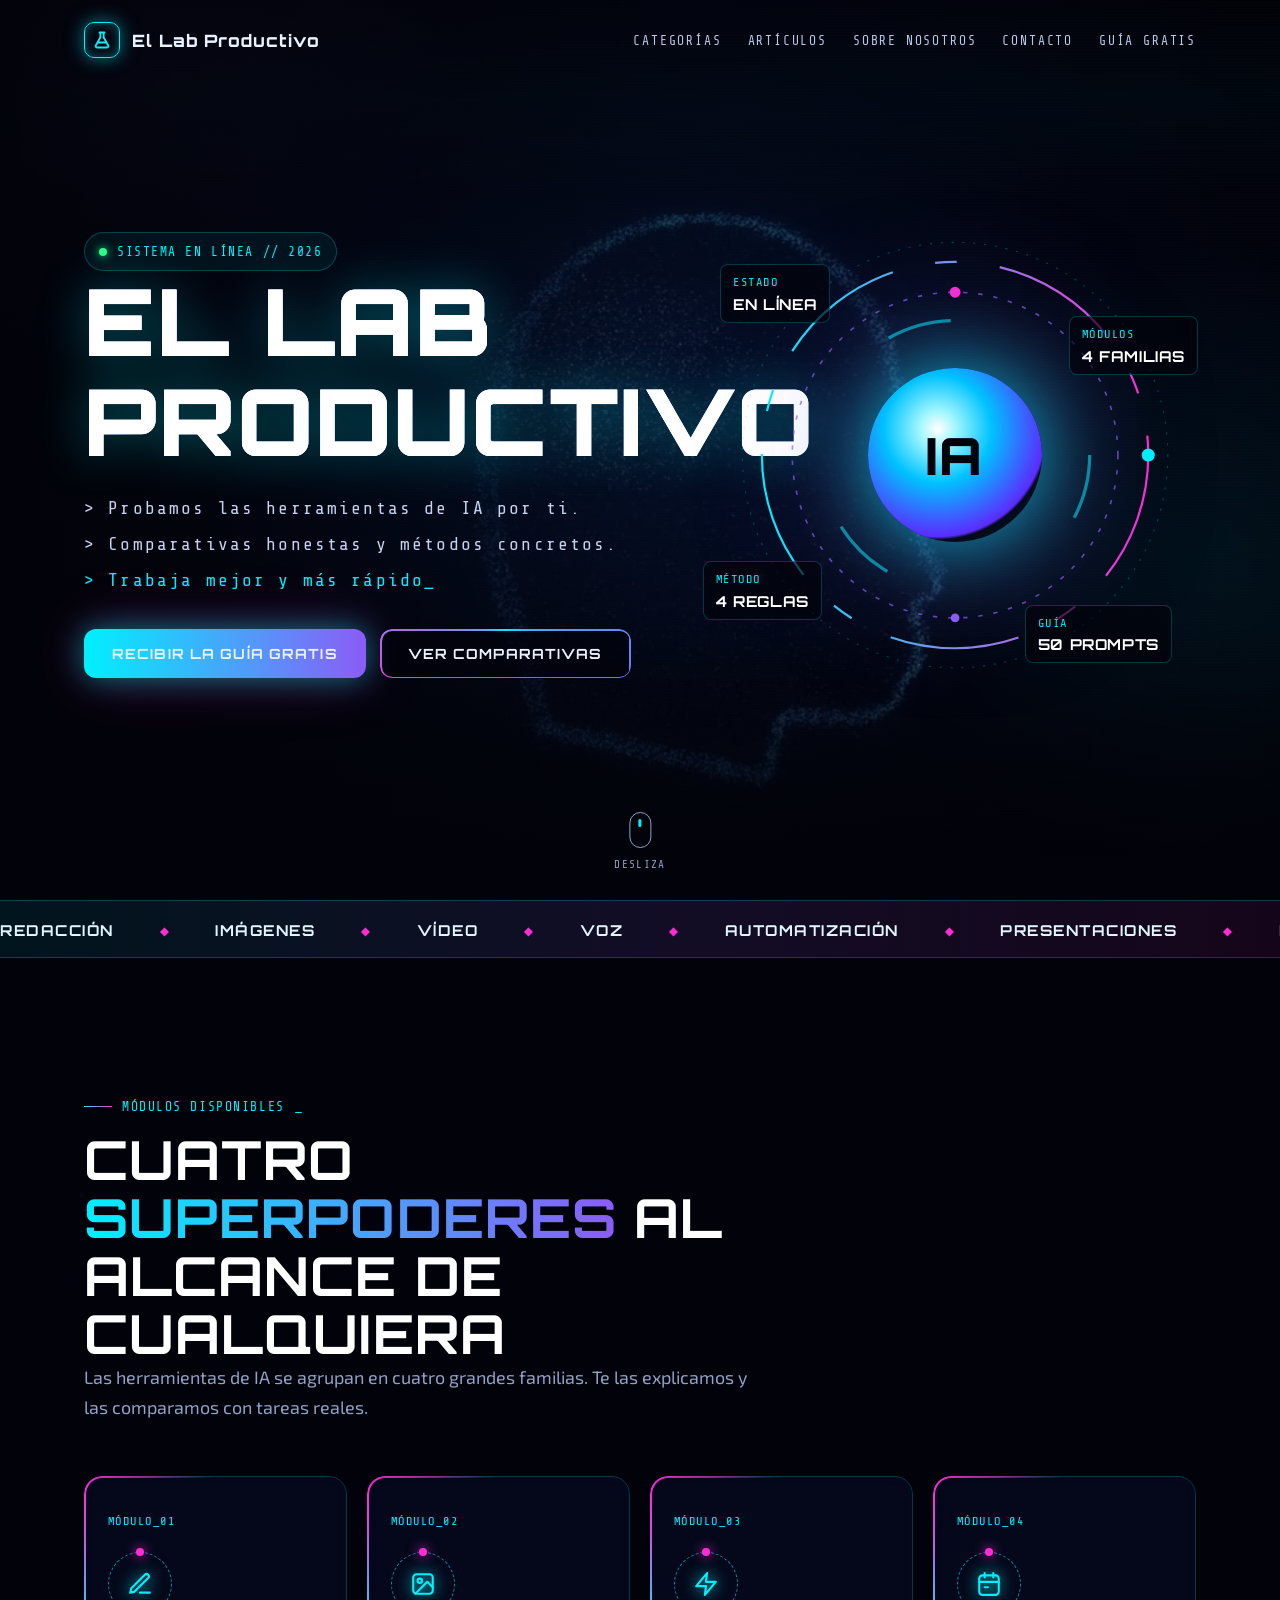
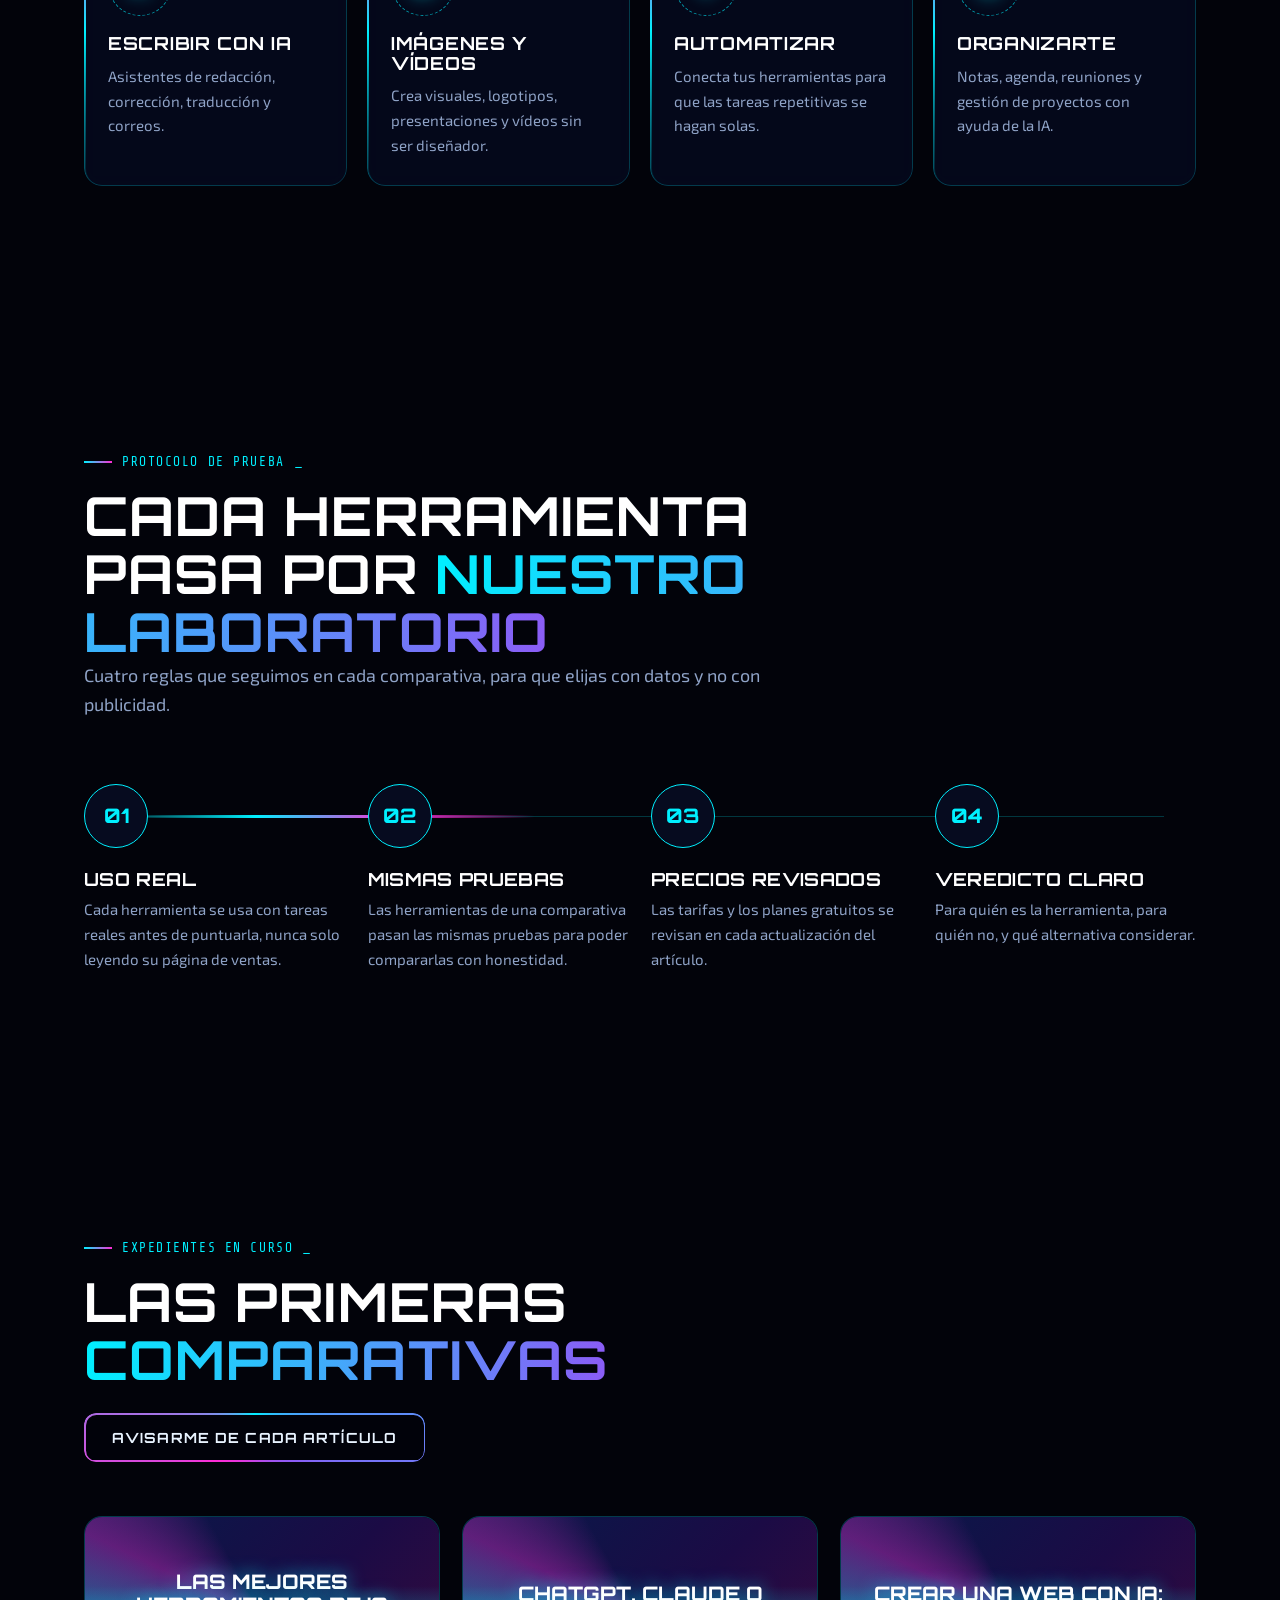
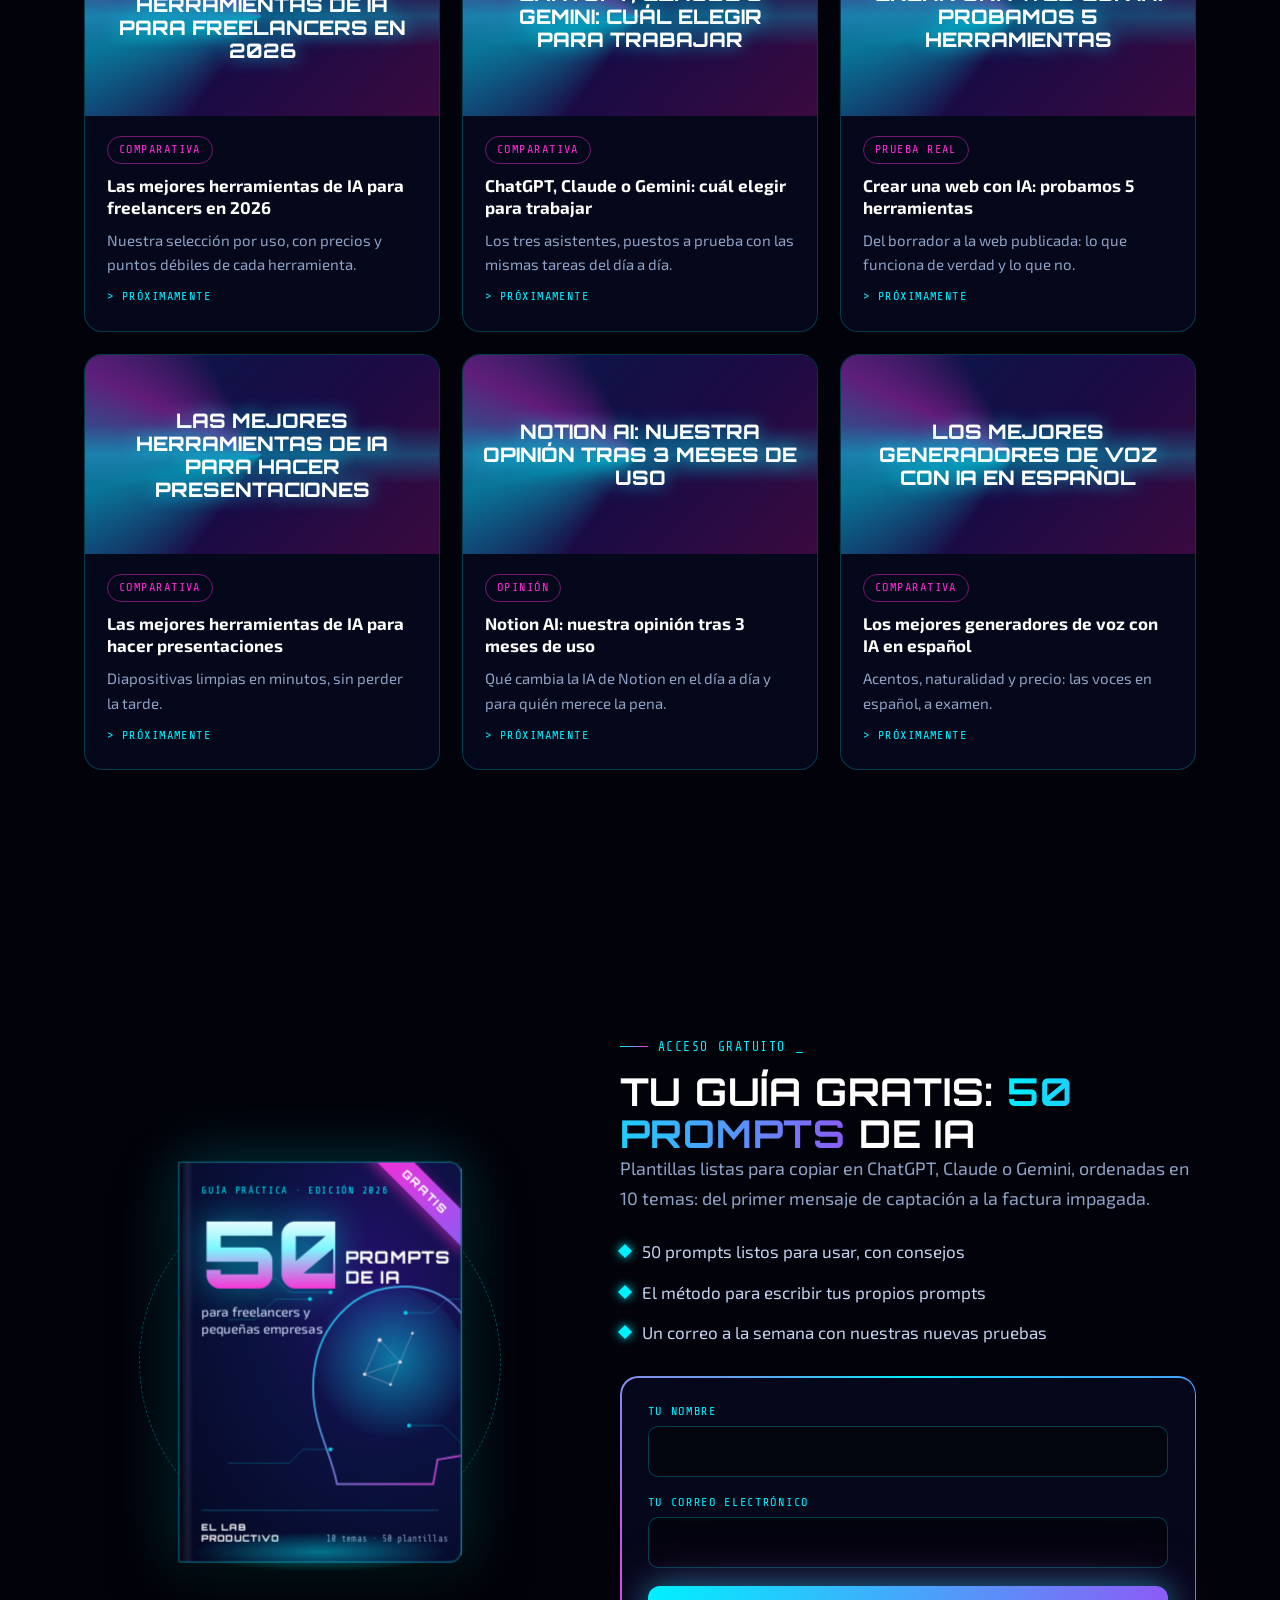
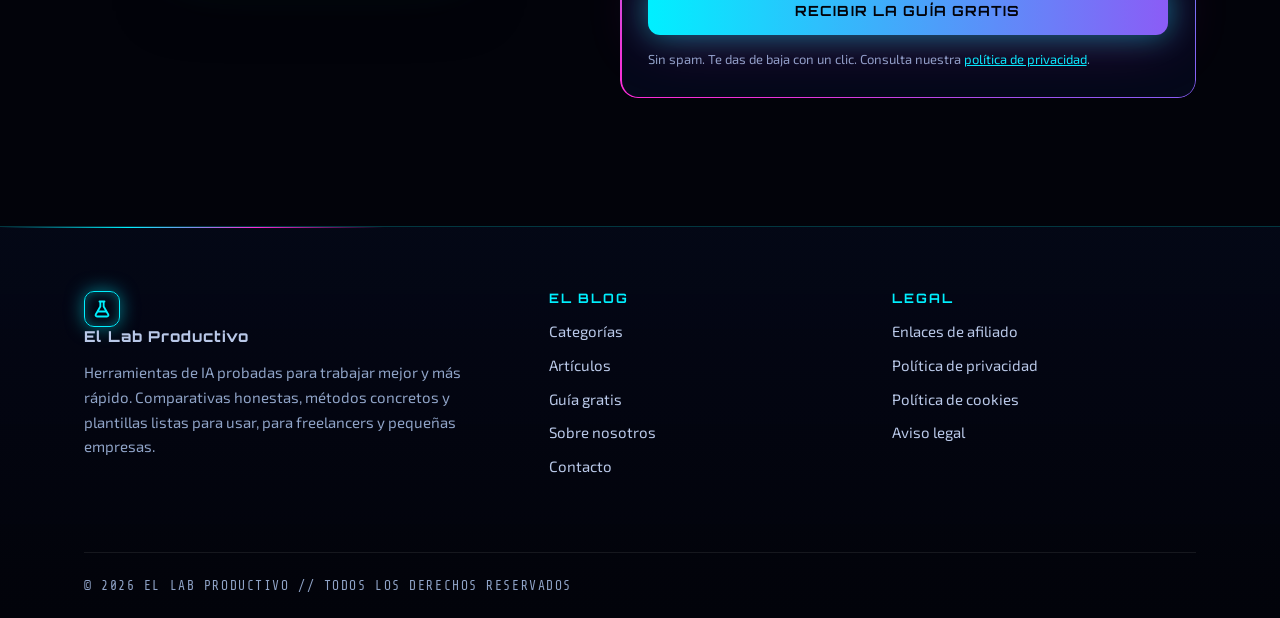
==== index.html @ beb39271 "El Lab Productivo: sitio inicial (diseño futurista, vídeo de fondo, 7 páginas) Co-Authored-By: Claud" ====
<!doctype html>
<html lang="es"><head><meta charset="utf-8"><meta name="viewport" content="width=device-width,initial-scale=1">
<title>El Lab Productivo: herramientas de IA probadas para trabajar mejor y más rápido</title><meta name="description" content="Comparativas honestas de herramientas de inteligencia artificial para freelancers y pequeñas empresas. Guía gratis de 50 prompts de IA.">
<link rel="preconnect" href="https://fonts.googleapis.com"><link href="https://fonts.googleapis.com/css2?family=Orbitron:wght@500;700;800;900&family=Exo+2:wght@400;500;600;700&family=Share+Tech+Mono&display=swap" rel="stylesheet"><link rel="stylesheet" href="futur.css"><link rel="stylesheet" href="futur-gen.css"></head>
<body class="fx">
<div class="amb" aria-hidden="true"><div class="glowA"></div><div class="glowB"></div><div class="grid"></div><div class="scan"></div><i class="pt p0"></i><i class="pt p1"></i><i class="pt p2"></i><i class="pt p3"></i><i class="pt p4"></i><i class="pt p5"></i><i class="pt p6"></i><i class="pt p7"></i><i class="pt p8"></i><i class="pt p9"></i><i class="pt p10"></i><i class="pt p11"></i><i class="pt p12"></i><i class="pt p13"></i><i class="pt p14"></i><i class="pt p15"></i><i class="pt p16"></i><i class="pt p17"></i><i class="pt p18"></i><i class="pt p19"></i><i class="pt p20"></i><i class="pt p21"></i><i class="pt p22"></i><i class="pt p23"></i><i class="pt p24"></i><i class="pt p25"></i><i class="pt p26"></i><i class="pt p27"></i><i class="pt p28"></i><i class="pt p29"></i><i class="pt p30"></i><i class="pt p31"></i><i class="pt p32"></i><i class="pt p33"></i><i class="pt p34"></i><i class="pt p35"></i></div>
<header class="ftop"><div class="wrap"><a class="logo" href="index.html"><i><svg width="20" height="20" viewBox="0 0 24 24" fill="none" stroke-width="2.2" stroke-linecap="round" stroke-linejoin="round"><path d="M9 3h6M10 3v6L4.5 18.5A1.7 1.7 0 0 0 6 21h12a1.7 1.7 0 0 0 1.5-2.5L14 9V3"/><path d="M7.5 15h9"/></svg></i>El Lab Productivo</a><nav class="nav" aria-label="Menú principal"><a href="index.html#categorias">Categorías</a><a href="index.html#articulos">Artículos</a><a href="sobre-nosotros.html">Sobre nosotros</a><a href="contacto.html">Contacto</a><a href="index.html#guia">Guía gratis</a></nav></div></header>
<main>
<section class="hero">
<video class="vl" src="film-landscape.mp4" autoplay muted loop playsinline preload="auto" poster="poster.jpg" aria-hidden="true"></video><video class="vp" src="film-portrait.mp4" autoplay muted loop playsinline preload="metadata" poster="poster-portrait.jpg" aria-hidden="true"></video>
<div class="wrap hero-in">
<div>
<span class="status mono"><b></b>SISTEMA EN LÍNEA // 2026</span>
<h1 class="glitch" data-t="EL LAB
PRODUCTIVO">EL LAB<br>PRODUCTIVO</h1>
<div class="typed mono"><span>&gt; Probamos las herramientas de IA por ti.</span><span>&gt; Comparativas honestas y métodos concretos.</span><span>&gt; Trabaja mejor y más rápido_</span></div>
<div class="cta"><a class="btn btn-neo" href="#guia">Recibir la guía gratis</a><a class="btn btn-ghost" href="#articulos">Ver comparativas</a></div>
</div>
<div class="core" aria-hidden="true"><svg viewBox="0 0 400 400">
<defs><linearGradient id="gc" x1="0" x2="1"><stop offset="0" stop-color="#00f0ff"/><stop offset="1" stop-color="#ff2bd6"/></linearGradient></defs>
<g class="r4"><circle cx="200" cy="200" r="196" fill="none" stroke="rgba(0,240,255,.25)" stroke-dasharray="2 8"/></g>
<g class="r1"><circle cx="200" cy="200" r="178" fill="none" stroke="url(#gc)" stroke-width="2" stroke-dasharray="120 40 20 40"/><circle cx="378" cy="200" r="6" fill="#00f0ff"/></g>
<g class="r2"><circle cx="200" cy="200" r="150" fill="none" stroke="rgba(139,92,246,.7)" stroke-width="1.5" stroke-dasharray="4 10"/><circle cx="200" cy="50" r="5" fill="#ff2bd6"/><circle cx="200" cy="350" r="4" fill="#8b5cf6"/></g>
<g class="r3"><circle cx="200" cy="200" r="124" fill="none" stroke="rgba(0,240,255,.55)" stroke-width="3" stroke-dasharray="60 200"/></g>
</svg><div class="orb"><span>IA</span></div>
<div class="hud h1 mono">ESTADO<b>EN LÍNEA</b></div><div class="hud h2 mono">MÓDULOS<b>4 FAMILIAS</b></div><div class="hud h3 mono">MÉTODO<b>4 REGLAS</b></div><div class="hud h4 mono">GUÍA<b>50 PROMPTS</b></div></div>
</div>
<div class="scrollcue mono"><i></i>DESLIZA</div>
</section>
<div class="ticker" aria-hidden="true"><div><span>Redacción</span><span>Imágenes</span><span>Vídeo</span><span>Voz</span><span>Automatización</span><span>Presentaciones</span><span>Productividad</span><span>Traducción</span><span>Correo</span><span>Agenda</span><span>Redacción</span><span>Imágenes</span><span>Vídeo</span><span>Voz</span><span>Automatización</span><span>Presentaciones</span><span>Productividad</span><span>Traducción</span><span>Correo</span><span>Agenda</span></div></div>
<section class="sec" id="modulos"><div class="wrap">
<div class="sh"><span class="tag mono">MÓDULOS DISPONIBLES</span><h2>Cuatro <span class="grad">superpoderes</span> al alcance de cualquiera</h2><p class="lead">Las herramientas de IA se agrupan en cuatro grandes familias. Te las explicamos y las comparamos con tareas reales.</p></div>
<div class="cards"><div class="card"><span class="k mono">MÓDULO_01</span><div class="icn"><svg width="26" height="26" viewBox="0 0 24 24" fill="none" stroke="#00f0ff" stroke-width="2" stroke-linecap="round" stroke-linejoin="round"><path d="M12 20h9"/><path d="M16.5 3.5a2.1 2.1 0 0 1 3 3L7 19l-4 1 1-4Z"/></svg></div><h3>Escribir con IA</h3><p>Asistentes de redacción, corrección, traducción y correos.</p></div><div class="card"><span class="k mono">MÓDULO_02</span><div class="icn"><svg width="26" height="26" viewBox="0 0 24 24" fill="none" stroke="#00f0ff" stroke-width="2" stroke-linecap="round" stroke-linejoin="round"><rect x="3" y="3" width="18" height="18" rx="3"/><circle cx="9" cy="9" r="2"/><path d="m21 15-5-5L5 21"/></svg></div><h3>Imágenes y vídeos</h3><p>Crea visuales, logotipos, presentaciones y vídeos sin ser diseñador.</p></div><div class="card"><span class="k mono">MÓDULO_03</span><div class="icn"><svg width="26" height="26" viewBox="0 0 24 24" fill="none" stroke="#00f0ff" stroke-width="2" stroke-linecap="round" stroke-linejoin="round"><path d="M13 2 3 14h9l-1 8 10-12h-9z"/></svg></div><h3>Automatizar</h3><p>Conecta tus herramientas para que las tareas repetitivas se hagan solas.</p></div><div class="card"><span class="k mono">MÓDULO_04</span><div class="icn"><svg width="26" height="26" viewBox="0 0 24 24" fill="none" stroke="#00f0ff" stroke-width="2" stroke-linecap="round" stroke-linejoin="round"><rect x="3" y="4" width="18" height="18" rx="3"/><path d="M16 2v4M8 2v4M3 10h18M8 15h3"/></svg></div><h3>Organizarte</h3><p>Notas, agenda, reuniones y gestión de proyectos con ayuda de la IA.</p></div></div></div></section>
<section class="sec" id="metodo"><div class="wrap">
<div class="sh"><span class="tag mono">PROTOCOLO DE PRUEBA</span><h2>Cada herramienta pasa por <span class="grad">nuestro laboratorio</span></h2><p class="lead">Cuatro reglas que seguimos en cada comparativa, para que elijas con datos y no con publicidad.</p></div>
<div class="circuit"><div class="node"><div class="dot">01</div><h3>Uso real</h3><p>Cada herramienta se usa con tareas reales antes de puntuarla, nunca solo leyendo su página de ventas.</p></div><div class="node"><div class="dot">02</div><h3>Mismas pruebas</h3><p>Las herramientas de una comparativa pasan las mismas pruebas para poder compararlas con honestidad.</p></div><div class="node"><div class="dot">03</div><h3>Precios revisados</h3><p>Las tarifas y los planes gratuitos se revisan en cada actualización del artículo.</p></div><div class="node"><div class="dot">04</div><h3>Veredicto claro</h3><p>Para quién es la herramienta, para quién no, y qué alternativa considerar.</p></div></div></div></section>
<section class="sec" id="articulos"><div class="wrap">
<div class="headrow"><div class="sh"><span class="tag mono">EXPEDIENTES EN CURSO</span><h2>Las primeras <span class="grad">comparativas</span></h2></div><a class="btn btn-ghost" href="#guia">Avisarme de cada artículo</a></div>
<div class="posts"><article class="post"><div class="thumb"><span>Las mejores herramientas de IA para freelancers en 2026</span></div><div class="body"><span class="chip mono">COMPARATIVA</span><h3>Las mejores herramientas de IA para freelancers en 2026</h3><p>Nuestra selección por uso, con precios y puntos débiles de cada herramienta.</p><span class="soon mono">&gt; PRÓXIMAMENTE</span></div></article><article class="post"><div class="thumb"><span>ChatGPT, Claude o Gemini: cuál elegir para trabajar</span></div><div class="body"><span class="chip mono">COMPARATIVA</span><h3>ChatGPT, Claude o Gemini: cuál elegir para trabajar</h3><p>Los tres asistentes, puestos a prueba con las mismas tareas del día a día.</p><span class="soon mono">&gt; PRÓXIMAMENTE</span></div></article><article class="post"><div class="thumb"><span>Crear una web con IA: probamos 5 herramientas</span></div><div class="body"><span class="chip mono">PRUEBA REAL</span><h3>Crear una web con IA: probamos 5 herramientas</h3><p>Del borrador a la web publicada: lo que funciona de verdad y lo que no.</p><span class="soon mono">&gt; PRÓXIMAMENTE</span></div></article><article class="post"><div class="thumb"><span>Las mejores herramientas de IA para hacer presentaciones</span></div><div class="body"><span class="chip mono">COMPARATIVA</span><h3>Las mejores herramientas de IA para hacer presentaciones</h3><p>Diapositivas limpias en minutos, sin perder la tarde.</p><span class="soon mono">&gt; PRÓXIMAMENTE</span></div></article><article class="post"><div class="thumb"><span>Notion AI: nuestra opinión tras 3 meses de uso</span></div><div class="body"><span class="chip mono">OPINIÓN</span><h3>Notion AI: nuestra opinión tras 3 meses de uso</h3><p>Qué cambia la IA de Notion en el día a día y para quién merece la pena.</p><span class="soon mono">&gt; PRÓXIMAMENTE</span></div></article><article class="post"><div class="thumb"><span>Los mejores generadores de voz con IA en español</span></div><div class="body"><span class="chip mono">COMPARATIVA</span><h3>Los mejores generadores de voz con IA en español</h3><p>Acentos, naturalidad y precio: las voces en español, a examen.</p><span class="soon mono">&gt; PRÓXIMAMENTE</span></div></article></div></div></section>
<section class="sec" id="guia"><div class="wrap guide">
<div class="stage" aria-hidden="true"><div class="bk"><div class="bk-front"><svg class="bk-art" viewBox="0 0 400 400"><defs><linearGradient id="bkh" x1="0" y1="0" x2="1" y2="1"><stop offset="0" stop-color="#00f0ff"/><stop offset="1" stop-color="#ff2bd6"/></linearGradient><radialGradient id="bkb" cx=".55" cy=".45" r=".5"><stop offset="0" stop-color="#00f0ff" stop-opacity=".55"/><stop offset="1" stop-color="#00f0ff" stop-opacity="0"/></radialGradient></defs><g stroke="#00f0ff" stroke-opacity=".35" fill="none" stroke-width="1.2"><path d="M0 60h70l20 20h60M0 120h40l30-30h50M400 90h-80l-20 20h-40M400 300h-60l-25-25h-50M0 330h90l20-20h40"/></g><g fill="#00f0ff"><circle cx="150" cy="80" r="3"/><circle cx="120" cy="90" r="3"/><circle cx="260" cy="110" r="3"/><circle cx="265" cy="275" r="3"/><circle cx="150" cy="310" r="3"/></g><circle cx="230" cy="190" r="120" fill="url(#bkb)"/><path d="M130 392C120 340 92 300 92 238C92 150 150 78 236 78C304 78 346 124 352 186C354 204 351 214 357 228L373 262C376 268 371 274 361 276L363 289C369 294 367 300 361 302C367 306 365 314 357 318C357 331 350 342 331 346C318 349 302 351 290 353L283 392Z" fill="none" stroke="url(#bkh)" stroke-width="3" transform="translate(40 0) scale(.92)"/><g fill="#fff"><circle cx="222" cy="150" r="3"/><circle cx="252" cy="182" r="2.5"/><circle cx="200" cy="200" r="2.5"/><circle cx="270" cy="140" r="2"/><circle cx="238" cy="215" r="2"/></g><g stroke="#fff" stroke-opacity=".5" stroke-width="1" fill="none"><path d="M222 150L252 182L200 200L222 150M252 182L270 140M200 200L238 215L252 182"/></g></svg><span class="bk-ribbon">GRATIS</span><span class="bk-kicker">GUÍA PRÁCTICA · EDICIÓN 2026</span><div class="bk-title"><span class="bk-num">50</span><span class="bk-t1">PROMPTS<br>DE IA</span></div><span class="bk-sub">para freelancers y pequeñas empresas</span><div class="bk-foot"><span class="bk-brand">EL LAB PRODUCTIVO</span><span class="bk-meta">10 temas · 50 plantillas</span></div></div><div class="bk-pages"></div><div class="bk-spine"><span>50 PROMPTS DE IA</span></div><div class="bk-back"></div></div></div>
<div><span class="tag mono">ACCESO GRATUITO</span><h2 style="font-size:clamp(26px,3vw,40px);text-transform:uppercase;margin-top:14px">Tu guía gratis: <span class="grad">50 prompts</span> de IA</h2>
<p class="lead">Plantillas listas para copiar en ChatGPT, Claude o Gemini, ordenadas en 10 temas: del primer mensaje de captación a la factura impagada.</p>
<ul><li>50 prompts listos para usar, con consejos</li><li>El método para escribir tus propios prompts</li><li>Un correo a la semana con nuestras nuevas pruebas</li></ul>
<form class="form" id="suscripcion"><label for="nombre">Tu nombre</label><input id="nombre" name="nombre" autocomplete="given-name" required><label for="email">Tu correo electrónico</label><input id="email" name="email" type="email" autocomplete="email" required><button class="btn btn-neo" type="submit">Recibir la guía gratis</button><small>Sin spam. Te das de baja con un clic. Consulta nuestra <a href="privacidad.html">política de privacidad</a>.</small></form></div>
</div></section>
</main>
<footer class="foot"><div class="wrap"><div class="cols">
<div><a class="logo" href="index.html"><i><svg width="20" height="20" viewBox="0 0 24 24" fill="none" stroke-width="2.2" stroke-linecap="round" stroke-linejoin="round"><path d="M9 3h6M10 3v6L4.5 18.5A1.7 1.7 0 0 0 6 21h12a1.7 1.7 0 0 0 1.5-2.5L14 9V3"/><path d="M7.5 15h9"/></svg></i>El Lab Productivo</a><p>Herramientas de IA probadas para trabajar mejor y más rápido. Comparativas honestas, métodos concretos y plantillas listas para usar, para freelancers y pequeñas empresas.</p></div>
<div><h3 class="mono">El blog</h3><a href="index.html#modulos">Categorías</a><a href="index.html#articulos">Artículos</a><a href="index.html#guia">Guía gratis</a><a href="sobre-nosotros.html">Sobre nosotros</a><a href="contacto.html">Contacto</a></div>
<div><h3 class="mono">Legal</h3><a href="afiliacion.html">Enlaces de afiliado</a><a href="privacidad.html">Política de privacidad</a><a href="cookies.html">Política de cookies</a><a href="aviso-legal.html">Aviso legal</a></div>
</div><div class="copy mono">© 2026 EL LAB PRODUCTIVO // TODOS LOS DERECHOS RESERVADOS</div></div></footer>
</body></html>
---- futur.css ----
/* El Lab Productivo : thème futuriste (animations 100 % CSS, sans script) */
@property --a{syntax:"<angle>";inherits:false;initial-value:0deg}
:root{--bg:#02030a;--bg2:#060b1f;--cy:#00f0ff;--vi:#8b5cf6;--mg:#ff2bd6;--txt:#e8f3ff;--mut:#8fa3c7;--glass:rgba(8,14,40,.55);--line:rgba(0,240,255,.22)}
*{box-sizing:border-box;min-width:0}
html{scroll-behavior:smooth}
body.fx{margin:0;background:var(--bg);color:var(--txt);font:17px/1.65 "Exo 2",system-ui,sans-serif;overflow-x:clip}
.fx h1,.fx h2,.fx h3{font-family:Orbitron,"Exo 2",sans-serif;letter-spacing:.02em;line-height:1.08;margin:0;color:#fff}
.fx p{margin:0}
.fx a{color:inherit}
.mono{font-family:"Share Tech Mono",ui-monospace,monospace;letter-spacing:.12em}
.wrap{max-width:1240px;margin:0 auto;padding-left:max(5vw,18px);padding-right:max(5vw,18px)}

/* ---------- Ambiance globale animée ---------- */
.amb{position:fixed;inset:0;z-index:0;pointer-events:none;overflow:hidden}
.amb .grid{position:absolute;left:-50%;right:-50%;bottom:-10%;height:60%;background-image:linear-gradient(rgba(0,240,255,.35) 1px,transparent 1px),linear-gradient(90deg,rgba(139,92,246,.35) 1px,transparent 1px);background-size:70px 70px;transform:perspective(500px) rotateX(70deg);transform-origin:bottom;animation:gridrun 3s linear infinite;-webkit-mask-image:linear-gradient(to top,#000 10%,transparent 85%);mask-image:linear-gradient(to top,#000 10%,transparent 85%);opacity:.35}
@keyframes gridrun{to{background-position:0 70px,0 0}}
.amb .glowA,.amb .glowB{position:absolute;border-radius:50%;width:60vmax;height:60vmax}
.amb .glowA{left:-20vmax;top:-25vmax;background:radial-gradient(circle,rgba(139,92,246,.28),transparent 62%);animation:drift1 24s ease-in-out infinite alternate}
.amb .glowB{right:-25vmax;top:20vh;background:radial-gradient(circle,rgba(0,240,255,.2),transparent 60%);animation:drift2 30s ease-in-out infinite alternate}
@keyframes drift1{to{transform:translate(20vmax,15vmax)}}
@keyframes drift2{to{transform:translate(-15vmax,-10vmax)}}
.amb .scan{position:absolute;inset:0;background:repeating-linear-gradient(0deg,rgba(255,255,255,.025) 0 1px,transparent 1px 3px)}
.amb .scan::after{content:"";position:absolute;left:0;right:0;height:22vh;background:linear-gradient(180deg,transparent,rgba(0,240,255,.07),transparent);animation:sweep 6s linear infinite}
@keyframes sweep{from{top:-25vh}to{top:105vh}}
.pt{position:absolute;width:3px;height:3px;border-radius:50%;background:var(--cy);box-shadow:0 0 10px var(--cy);animation:rise linear infinite;opacity:0}
@keyframes rise{0%{transform:translateY(0) scale(.6);opacity:0}15%{opacity:1}85%{opacity:.8}100%{transform:translateY(-110vh) scale(1.2);opacity:0}}
main,.ftop,.foot{position:relative;z-index:2}

/* ---------- En-tête ---------- */
.ftop{position:absolute;top:0;left:0;right:0;z-index:20}
.ftop .wrap{display:flex;justify-content:space-between;align-items:center;gap:18px;flex-wrap:wrap;padding-block:22px}
.logo{display:flex;align-items:center;gap:12px;text-decoration:none;font:800 17px Orbitron,sans-serif;letter-spacing:.06em;color:#fff}
.logo i{width:36px;height:36px;border:1.5px solid var(--cy);border-radius:10px;display:grid;place-items:center;box-shadow:0 0 18px rgba(0,240,255,.5),inset 0 0 12px rgba(0,240,255,.35);animation:breathe 3s ease-in-out infinite}
.logo i svg{stroke:var(--cy)}
@keyframes breathe{50%{box-shadow:0 0 30px rgba(0,240,255,.9),inset 0 0 18px rgba(0,240,255,.6)}}
.nav{display:flex;gap:6px 26px;flex-wrap:wrap}
.nav a{font:500 13px "Share Tech Mono",monospace;letter-spacing:.14em;text-transform:uppercase;text-decoration:none;color:#b9c8e8;position:relative;padding:6px 0}
.nav a::after{content:"";position:absolute;left:0;right:0;bottom:0;height:1.5px;background:linear-gradient(90deg,var(--cy),var(--mg));transform:scaleX(0);transform-origin:left;transition:transform .35s}
.nav a:hover{color:#fff}.nav a:hover::after{transform:scaleX(1)}

/* ---------- Boutons néon ---------- */
.btn{position:relative;display:inline-flex;align-items:center;gap:10px;padding:16px 28px;border-radius:12px;font:700 14px Orbitron,sans-serif;letter-spacing:.08em;text-transform:uppercase;text-decoration:none;color:#fff;border:0;cursor:pointer;isolation:isolate;transition:transform .25s}
.btn:hover{transform:translateY(-3px)}
.btn-neo{background:linear-gradient(90deg,var(--cy),var(--vi),var(--mg),var(--cy));background-size:300% 100%;animation:flow 5s linear infinite;color:#02030a;box-shadow:0 0 30px rgba(0,240,255,.45),0 0 60px rgba(255,43,214,.25)}
@keyframes flow{to{background-position:300% 0}}
.btn-ghost{background:rgba(2,3,10,.6)}
.btn-ghost::before{content:"";position:absolute;inset:0;border-radius:inherit;padding:1.5px;background:conic-gradient(from var(--a),var(--cy),var(--vi),var(--mg),var(--cy));-webkit-mask:linear-gradient(#000 0 0) content-box,linear-gradient(#000 0 0);-webkit-mask-composite:xor;mask-composite:exclude;animation:spinA 4s linear infinite;z-index:-1}
@keyframes spinA{to{--a:360deg}}
.btn:focus-visible{outline:2px solid var(--cy);outline-offset:4px}

/* ---------- Héros ---------- */
.hero{position:relative;min-height:100svh;overflow:hidden;display:flex;align-items:center;isolation:isolate}
.hero video{position:absolute;inset:0;width:100%;height:100%;object-fit:cover;z-index:-2;opacity:.55}
.hero::before{content:"";position:absolute;inset:0;z-index:-1;background:linear-gradient(90deg,rgba(2,3,10,.92) 0,rgba(2,3,10,.55) 50%,rgba(2,3,10,.35) 100%),linear-gradient(0deg,var(--bg) 0,transparent 30%)}
.hero-in{width:100%;display:grid;grid-template-columns:minmax(0,1.1fr) minmax(0,.9fr);gap:40px;align-items:center;padding-top:130px;padding-bottom:120px}
.status{display:inline-flex;align-items:center;gap:10px;font-size:13px;color:var(--cy);border:1px solid var(--line);background:rgba(0,240,255,.06);padding:8px 14px;border-radius:999px}
.status b{width:8px;height:8px;border-radius:50%;background:#2bff88;box-shadow:0 0 10px #2bff88;animation:blink 1.4s steps(1) infinite}
@keyframes blink{50%{opacity:.2}}
.glitch{position:relative;display:block;font-size:clamp(44px,7.2vw,104px);font-weight:900;line-height:.98;margin-top:22px;text-transform:uppercase;background:linear-gradient(180deg,#fff 30%,#9fdcff);-webkit-background-clip:text;background-clip:text;color:transparent;filter:drop-shadow(0 0 24px rgba(0,240,255,.35))}
.glitch::before,.glitch::after{content:attr(data-t);position:absolute;inset:0;-webkit-background-clip:initial;background:none;white-space:pre-line}
.glitch::before{color:var(--cy);mix-blend-mode:screen;animation:gl1 3.5s infinite steps(1)}
.glitch::after{color:var(--mg);mix-blend-mode:screen;animation:gl2 2.9s infinite steps(1)}
@keyframes gl1{0%,86%{clip-path:inset(100% 0 0 0);transform:none}87%{clip-path:inset(12% 0 70% 0);transform:translate(-8px,-2px)}90%{clip-path:inset(58% 0 22% 0);transform:translate(7px,1px)}93%{clip-path:inset(35% 0 45% 0);transform:translate(-4px,0)}96%{clip-path:inset(100% 0 0 0)}}
@keyframes gl2{0%,80%{clip-path:inset(100% 0 0 0);transform:none}81%{clip-path:inset(70% 0 8% 0);transform:translate(8px,2px)}84%{clip-path:inset(20% 0 62% 0);transform:translate(-6px,0)}88%{clip-path:inset(100% 0 0 0)}}
.typed{margin-top:24px;display:grid;gap:6px;font-size:clamp(15px,1.4vw,18px);color:#c4d3f0}
.typed span{display:block;width:max-content;max-width:100%;white-space:nowrap;overflow:hidden;border-right:2px solid transparent;clip-path:inset(0 100% 0 0);animation:type 1.6s steps(40,end) forwards}
.typed span:nth-child(1){animation-delay:.6s}.typed span:nth-child(2){animation-delay:2.2s}.typed span:nth-child(3){animation-delay:3.8s;color:var(--cy)}
@keyframes type{to{clip-path:inset(0 0 0 0)}}
.hero .cta{display:flex;flex-wrap:wrap;gap:14px;margin-top:34px;animation:up .9s 4.6s both}
@keyframes up{from{opacity:0;transform:translateY(24px)}to{opacity:1;transform:none}}

/* Noyau holographique */
.core{position:relative;width:min(470px,90%);aspect-ratio:1;margin:0 auto}
.core svg{position:absolute;inset:0;width:100%;height:100%;overflow:visible}
.r1{animation:rot 22s linear infinite;transform-origin:center;transform-box:fill-box}
.r2{animation:rot 14s linear infinite reverse;transform-origin:center;transform-box:fill-box}
.r3{animation:rot 9s linear infinite;transform-origin:center;transform-box:fill-box}
.r4{animation:rot 30s linear infinite reverse;transform-origin:center;transform-box:fill-box}
@keyframes rot{to{transform:rotate(360deg)}}
.orb{position:absolute;inset:30%;border-radius:50%;background:radial-gradient(circle at 40% 35%,#fff 0,#9ff6ff 12%,#00c2ff 35%,#5b2bff 70%,transparent 72%);box-shadow:0 0 80px rgba(0,240,255,.7),0 0 160px rgba(139,92,246,.5);animation:pulse 3.2s ease-in-out infinite;display:grid;place-items:center}
.orb span{font:900 clamp(30px,4vw,52px) Orbitron,sans-serif;color:#02030a;letter-spacing:.04em}
@keyframes pulse{50%{transform:scale(1.07);box-shadow:0 0 120px rgba(0,240,255,.95),0 0 220px rgba(255,43,214,.45)}}
.hud{position:absolute;font-size:12px;color:var(--cy);border:1px solid var(--line);background:rgba(2,3,10,.65);padding:8px 12px;border-radius:8px;white-space:nowrap;animation:floaty 5s ease-in-out infinite}
.hud b{display:block;color:#fff;font:700 15px Orbitron,sans-serif;letter-spacing:.04em;margin-top:2px}
.h1{top:6%;left:-4%}.h2{top:18%;right:-6%;animation-delay:1s}.h3{bottom:12%;left:-8%;animation-delay:2s}.h4{bottom:2%;right:0;animation-delay:3s}
@keyframes floaty{50%{transform:translateY(-10px)}}
.scrollcue{position:absolute;left:50%;bottom:26px;transform:translateX(-50%);display:flex;flex-direction:column;align-items:center;gap:8px;font-size:11px;color:var(--mut)}
.scrollcue i{width:22px;height:36px;border:1.5px solid var(--mut);border-radius:12px;position:relative}
.scrollcue i::after{content:"";position:absolute;left:50%;top:6px;width:3px;height:8px;margin-left:-1.5px;border-radius:2px;background:var(--cy);animation:wheel 1.6s infinite}
@keyframes wheel{to{transform:translateY(12px);opacity:0}}

/* Bandeau défilant */
.ticker{position:relative;z-index:2;overflow:hidden;white-space:nowrap;border-block:1px solid var(--line);background:linear-gradient(90deg,rgba(0,240,255,.08),rgba(139,92,246,.12),rgba(255,43,214,.08));padding-block:14px}
.ticker div{display:inline-flex;gap:46px;padding-right:46px;animation:marq 26s linear infinite;font:700 15px Orbitron,sans-serif;letter-spacing:.1em;text-transform:uppercase;color:#dff6ff}
.ticker span{display:inline-flex;align-items:center;gap:46px}
.ticker span::after{content:"◆";color:var(--mg);font-size:11px}
@keyframes marq{to{transform:translateX(-50%)}}

/* ---------- Sections ---------- */
.sec{padding-block:clamp(80px,10vw,140px);position:relative}
.sh{max-width:780px}
.tag{display:inline-flex;align-items:center;gap:10px;font-size:13px;color:var(--cy)}
.tag::before{content:"";width:28px;height:1.5px;background:linear-gradient(90deg,var(--cy),var(--mg))}
.tag::after{content:"_";animation:blink 1s steps(1) infinite}
.sh h2{font-size:clamp(30px,4.2vw,54px);text-transform:uppercase;margin-top:14px}
.grad{background:linear-gradient(90deg,var(--cy),var(--vi),var(--mg),var(--cy));background-size:300% 100%;-webkit-background-clip:text;background-clip:text;color:transparent;animation:flow 6s linear infinite}
.lead{color:var(--mut);font-size:clamp(17px,1.4vw,19px);max-width:62ch;margin-top:18px}

/* Cartes holographiques à bordure animée */
.cards{display:grid;grid-template-columns:repeat(4,minmax(0,1fr));gap:20px;margin-top:54px;perspective:1100px}
.card{position:relative;border-radius:18px;padding:28px 24px;background:var(--glass);-webkit-backdrop-filter:blur(10px);backdrop-filter:blur(10px);transform-style:preserve-3d;transition:transform .5s cubic-bezier(.2,.8,.2,1),box-shadow .5s;isolation:isolate;overflow:hidden}
.card::before{content:"";position:absolute;inset:0;border-radius:inherit;padding:1.5px;background:conic-gradient(from var(--a),transparent 0 60%,var(--cy) 75%,var(--mg) 88%,transparent 100%);-webkit-mask:linear-gradient(#000 0 0) content-box,linear-gradient(#000 0 0);-webkit-mask-composite:xor;mask-composite:exclude;animation:spinA 5s linear infinite;z-index:-1}
.card::after{content:"";position:absolute;inset:0;border-radius:inherit;border:1px solid var(--line);z-index:-2}
.card:nth-child(2)::before{animation-delay:-1.2s}.card:nth-child(3)::before{animation-delay:-2.5s}.card:nth-child(4)::before{animation-delay:-3.7s}
.card:hover{transform:rotateX(8deg) rotateY(-8deg) translateZ(20px);box-shadow:0 30px 60px rgba(0,0,0,.5),0 0 50px rgba(0,240,255,.25)}
.card .k{font-size:12px;color:var(--cy)}
.icn{position:relative;width:64px;height:64px;margin:20px 0 18px;display:grid;place-items:center}
.icn::before{content:"";position:absolute;inset:0;border-radius:50%;border:1.5px dashed rgba(0,240,255,.6);animation:rot 10s linear infinite}
.icn::after{content:"";position:absolute;width:8px;height:8px;border-radius:50%;background:var(--mg);box-shadow:0 0 12px var(--mg);top:-4px;left:28px;transform-origin:4px 36px;animation:rot 3s linear infinite}
.icn svg{filter:drop-shadow(0 0 8px var(--cy))}
.card h3{font-size:18px;text-transform:uppercase;letter-spacing:.04em}
.card p{color:var(--mut);font-size:15px;margin-top:10px}

/* Circuit de la méthode */
.circuit{position:relative;display:grid;grid-template-columns:repeat(4,minmax(0,1fr));gap:22px;margin-top:64px}
.circuit::before{content:"";position:absolute;top:31px;left:32px;right:32px;height:3px;border-radius:2px;background:linear-gradient(90deg,transparent,var(--cy),var(--mg),transparent);background-size:40% 100%;background-repeat:no-repeat;animation:current 2.8s linear infinite}
.circuit::after{content:"";position:absolute;top:32px;left:32px;right:32px;height:1px;background:var(--line);z-index:-1}
@keyframes current{from{background-position:-40% 0}to{background-position:140% 0}}
.node{position:relative}
.node .dot{width:64px;height:64px;border-radius:50%;display:grid;place-items:center;background:var(--bg2);border:1.5px solid var(--cy);font:800 20px Orbitron,sans-serif;color:var(--cy);box-shadow:0 0 0 0 rgba(0,240,255,.6);animation:ping 2.8s ease-out infinite}
.node:nth-child(2) .dot{animation-delay:.7s}.node:nth-child(3) .dot{animation-delay:1.4s}.node:nth-child(4) .dot{animation-delay:2.1s}
@keyframes ping{0%{box-shadow:0 0 0 0 rgba(0,240,255,.6)}70%,100%{box-shadow:0 0 0 22px rgba(0,240,255,0)}}
.node h3{font-size:18px;text-transform:uppercase;margin-top:22px}
.node p{color:var(--mut);font-size:15px;margin-top:8px}

/* Articles */
.posts{display:grid;grid-template-columns:repeat(3,minmax(0,1fr));gap:22px;margin-top:54px}
.post{position:relative;border-radius:18px;overflow:hidden;background:var(--glass);border:1px solid var(--line);transition:transform .4s,box-shadow .4s}
.post:hover{transform:translateY(-8px);box-shadow:0 0 50px rgba(139,92,246,.35)}
.thumb{position:relative;aspect-ratio:16/9;display:grid;place-items:center;overflow:hidden;background:linear-gradient(135deg,#071a4a,#1b0b45 55%,#3a0a3f)}
.thumb::before{content:"";position:absolute;inset:-60%;background:conic-gradient(from 0deg,transparent 0 60%,rgba(0,240,255,.45) 72%,rgba(255,43,214,.35) 82%,transparent 92%);animation:rot 8s linear infinite}
.post:nth-child(2n) .thumb::before{animation-duration:11s;animation-direction:reverse}
.thumb::after{content:"";position:absolute;left:0;right:0;height:30%;background:linear-gradient(180deg,transparent,rgba(0,240,255,.25),transparent);animation:sweepT 3.5s linear infinite}
@keyframes sweepT{from{top:-30%}to{top:100%}}
.thumb span{position:relative;z-index:1;font:800 clamp(16px,1.6vw,20px)/1.15 Orbitron,sans-serif;text-transform:uppercase;text-align:center;padding:0 20px;color:#fff;text-shadow:0 0 18px rgba(0,240,255,.7)}
.post .body{padding:20px 22px 24px;display:grid;gap:10px}
.chip{justify-self:start;font-size:12px;color:var(--mg);border:1px solid rgba(255,43,214,.45);border-radius:999px;padding:3px 11px}
.post h3{font:700 17px/1.3 "Exo 2",sans-serif;letter-spacing:0;text-transform:none}
.post p{color:var(--mut);font-size:15px}
.soon{font-size:12px;color:var(--cy)}
.headrow{display:flex;justify-content:space-between;align-items:flex-end;gap:24px;flex-wrap:wrap}

/* Guide : livre 3D qui tourne */
.guide{display:grid;grid-template-columns:minmax(0,.9fr) minmax(0,1.1fr);gap:64px;align-items:center}
.stage{perspective:1200px;display:grid;place-items:center;min-height:460px;position:relative}
.stage::after{content:"";position:absolute;bottom:20px;width:260px;height:40px;border-radius:50%;background:radial-gradient(ellipse,rgba(0,240,255,.45),transparent 70%);animation:breathe2 4s ease-in-out infinite}
@keyframes breathe2{50%{opacity:.5;transform:scaleX(.85)}}
.book3d{position:relative;width:250px;height:350px;transform-style:preserve-3d;animation:turn 12s linear infinite}
@keyframes turn{from{transform:rotateX(-8deg) rotateY(0)}to{transform:rotateX(-8deg) rotateY(360deg)}}
.book3d>div{position:absolute;inset:0;border-radius:4px 14px 14px 4px;backface-visibility:hidden}
.bf{background:linear-gradient(160deg,#061a4d,#1b0b45 60%,#3a0a3f);border:1px solid rgba(0,240,255,.5);padding:28px 24px;display:flex;flex-direction:column;transform:translateZ(18px);box-shadow:0 0 40px rgba(0,240,255,.35)}
.bf small{font:12px "Share Tech Mono",monospace;color:var(--cy);letter-spacing:.12em}
.bf strong{font:900 30px/1.05 Orbitron,sans-serif;color:#fff;margin-top:14px;text-transform:uppercase}
.bf em{font-style:normal;color:#c4d3f0;font-size:13px;margin-top:12px}
.bf .dots{margin-top:auto;display:grid;grid-template-columns:repeat(10,1fr);gap:5px}
.bf .dots i{aspect-ratio:1;border-radius:50%;background:rgba(0,240,255,.18)}
.bf .dots i:nth-child(7n+1){background:var(--cy);box-shadow:0 0 8px var(--cy)}.bf .dots i:nth-child(11n+3){background:var(--mg);box-shadow:0 0 8px var(--mg)}
.bb{background:linear-gradient(160deg,#1b0b45,#061a4d);border:1px solid rgba(255,43,214,.45);transform:rotateY(180deg) translateZ(18px);display:grid;place-items:center;font:900 64px Orbitron,sans-serif;color:rgba(0,240,255,.35)}
.bs{width:36px!important;left:-18px!important;background:linear-gradient(90deg,#030a24,#0b2a66);border:1px solid rgba(0,240,255,.4);transform:rotateY(-90deg);border-radius:2px!important}
.guide ul{list-style:none;padding:0;margin:24px 0 0;display:grid;gap:12px;color:#c4d3f0}
.guide li{display:flex;gap:12px;align-items:center}
.guide li::before{content:"";width:10px;height:10px;transform:rotate(45deg);background:var(--cy);box-shadow:0 0 10px var(--cy);flex:none}
.form{margin-top:30px;position:relative;border-radius:18px;padding:28px;background:var(--glass);isolation:isolate}
.form::before{content:"";position:absolute;inset:0;border-radius:inherit;padding:1.5px;background:conic-gradient(from var(--a),var(--cy),var(--vi),var(--mg),var(--cy));-webkit-mask:linear-gradient(#000 0 0) content-box,linear-gradient(#000 0 0);-webkit-mask-composite:xor;mask-composite:exclude;animation:spinA 6s linear infinite;z-index:-1}
.form label{display:block;font:500 12px "Share Tech Mono",monospace;letter-spacing:.14em;text-transform:uppercase;color:var(--cy);margin-bottom:8px}
.form input{width:100%;font:16px "Exo 2",sans-serif;color:#fff;background:rgba(2,3,10,.7);border:1px solid rgba(0,240,255,.25);border-radius:10px;padding:15px 16px;margin-bottom:18px;transition:border-color .3s,box-shadow .3s}
.form input:focus{outline:none;border-color:var(--cy);box-shadow:0 0 0 3px rgba(0,240,255,.15),0 0 24px rgba(0,240,255,.35)}
.form .btn{width:100%;justify-content:center}
.form small{display:block;color:var(--mut);font-size:13px;margin-top:14px}
.form small a{color:var(--cy)}

/* ---------- Pages intérieures ---------- */
.phero{position:relative;padding:170px 0 80px;overflow:hidden}
.phero h1{font-size:clamp(32px,5vw,64px);text-transform:uppercase;max-width:20ch;margin-top:16px}
.panel{position:relative;border-radius:20px;padding:clamp(24px,4vw,48px);background:var(--glass);border:1px solid var(--line);max-width:860px;-webkit-backdrop-filter:blur(10px);backdrop-filter:blur(10px)}
.panel h2{font-size:22px;text-transform:uppercase;margin:34px 0 12px;color:var(--cy)}
.panel h2:first-child{margin-top:0}
.panel p,.panel li{color:#c4d3f0;margin-bottom:14px}
.panel ul{padding-left:22px}
.panel a{color:var(--cy)}
.todo{border:1px dashed var(--mg);background:rgba(255,43,214,.08);color:#ffd3f5;border-radius:12px;padding:14px 18px;font-size:15px;margin:18px 0}
.split{display:grid;grid-template-columns:minmax(0,1fr) minmax(0,1fr);gap:40px;align-items:start}

/* ---------- Pied de page ---------- */
.foot{border-top:1px solid var(--line);background:linear-gradient(180deg,rgba(6,11,31,.6),#02030a);overflow:hidden}
.foot::before{content:"";position:absolute;top:-1px;left:0;width:30%;height:2px;background:linear-gradient(90deg,transparent,var(--cy),var(--mg),transparent);animation:edge 5s linear infinite}
@keyframes edge{from{left:-30%}to{left:100%}}
.foot .cols{display:grid;grid-template-columns:minmax(0,1.4fr) repeat(2,minmax(0,1fr));gap:40px;padding-block:64px}
.foot h3{font-size:13px;letter-spacing:.14em;text-transform:uppercase;color:var(--cy);margin-bottom:14px}
.foot a{display:block;text-decoration:none;color:#b9c8e8;margin-bottom:9px;font-size:15px}
.foot a:hover{color:#fff}
.foot p{color:var(--mut);font-size:15px;margin-top:14px;max-width:44ch}
.copy{border-top:1px solid rgba(255,255,255,.08);padding-block:22px;font-size:13px;color:var(--mut)}

@media(max-width:980px){.hero-in,.guide,.split{grid-template-columns:minmax(0,1fr)}.core{width:min(340px,80%)}.cards{grid-template-columns:repeat(2,minmax(0,1fr))}.posts{grid-template-columns:repeat(2,minmax(0,1fr))}.circuit{grid-template-columns:repeat(2,minmax(0,1fr));row-gap:44px}.circuit::before,.circuit::after{display:none}}
@media(max-width:640px){.nav{width:100%;gap:4px 16px;flex-wrap:nowrap;overflow-x:auto}.nav a{white-space:nowrap;font-size:12px}.hero-in{padding-top:150px;padding-bottom:90px}.typed span{white-space:normal;clip-path:none;animation:up .8s both}.typed span:nth-child(2){animation-delay:.3s}.typed span:nth-child(3){animation-delay:.6s}.hud{display:none}.cards,.posts,.circuit{grid-template-columns:minmax(0,1fr)}.foot .cols{grid-template-columns:minmax(0,1fr)}.stage{min-height:400px}.scrollcue{display:none}}
@media(prefers-reduced-motion:reduce){*,*::before,*::after{animation:none!important}.typed span{clip-path:none}}
.nav a{flex:none}
@media(max-width:640px){.typed span{width:auto}.glitch{font-size:clamp(36px,11vw,60px)}}
/* Renforts pour WordPress (ses styles de mise en page écrasent la grille) */
.hero>.hero-in,.hero .hero-in{width:100%!important;max-width:1240px!important;margin-left:auto!important;margin-right:auto!important;flex:1 1 100%!important;display:grid!important;grid-template-columns:minmax(0,1.1fr) minmax(0,.9fr)!important}
.hero{display:flex!important;align-items:center!important}
.hero video{position:absolute!important;inset:0!important;width:100%!important;height:100%!important;max-width:none!important;margin:0!important;object-fit:cover!important}
.hero .vp{display:none!important}
.hero figure,.hero .wp-block-video{position:absolute!important;inset:0!important;margin:0!important;z-index:-2;max-width:none!important;width:100%!important;height:100%!important}
.hero .wp-block-video video{opacity:.55}
.core{width:min(470px,90%)!important;margin:0 auto!important}
.wrap{width:100%;box-sizing:border-box}
.cards,.posts,.circuit,.guide,.split,.foot .cols{width:100%!important}
@media(max-width:980px){.hero>.hero-in,.hero .hero-in{grid-template-columns:minmax(0,1fr)!important}}
@media(max-aspect-ratio:3/4){.hero .vl{display:none!important}.hero .vp{display:block!important}}
.hero .vl,.hero .vp{position:absolute!important;inset:0!important;width:100%!important;height:100%!important;max-width:none!important;margin:0!important;z-index:-2!important}
.hero .vl video,.hero .vp video{width:100%!important;height:100%!important;object-fit:cover!important;opacity:.55}
/* Lignes d'accroche : apparition en fondu, toujours visibles même si WordPress modifie l'animation */
.typed span{clip-path:none!important;white-space:normal!important;width:auto!important;animation:up .8s both!important}
.typed span:nth-child(2){animation-delay:.25s!important}.typed span:nth-child(3){animation-delay:.5s!important}
/* Menu WordPress : pas de chevauchement sur téléphone */
.nav li,.nav .wp-block-navigation-item,.nav .wp-block-navigation__container>*{flex:none!important}
.nav .wp-block-navigation__container{gap:6px 22px!important;flex-wrap:nowrap!important}
@media(max-width:640px){.nav,.nav .wp-block-navigation__container{overflow-x:auto!important;max-width:100%!important;gap:4px 16px!important}.nav a,.nav .wp-block-navigation-item__content{white-space:nowrap!important}}
/* ===== Livre 3D professionnel ===== */
.stage{perspective:1400px!important}
.bk{position:relative;width:280px;height:396px;transform-style:preserve-3d;animation:bkfloat 7s ease-in-out infinite}
@keyframes bkfloat{0%,100%{transform:rotateY(-30deg) rotateX(6deg) translateY(0)}50%{transform:rotateY(-14deg) rotateX(2deg) translateY(-16px)}}
.bk>div{position:absolute}
.bk-front{inset:0;transform:translateZ(17px);border-radius:3px 12px 12px 3px;overflow:hidden;background:radial-gradient(ellipse at 70% 30%,#24106b 0,#0b1240 45%,#050820 100%);border:1px solid rgba(0,240,255,.45);box-shadow:0 0 0 1px rgba(255,255,255,.04) inset,0 30px 60px rgba(0,0,0,.6),0 0 60px rgba(0,240,255,.25);padding:22px 22px 18px;display:flex;flex-direction:column}
.bk-front::before{content:"";position:absolute;left:0;top:0;bottom:0;width:14px;background:linear-gradient(90deg,rgba(0,0,0,.55),rgba(255,255,255,.08) 60%,transparent)}
.bk-front::after{content:"";position:absolute;top:-20%;bottom:-20%;width:45%;left:-60%;background:linear-gradient(100deg,transparent,rgba(255,255,255,.22),transparent);transform:skewX(-12deg);animation:bksheen 5.5s ease-in-out infinite}
@keyframes bksheen{0%,55%{left:-60%}85%,100%{left:130%}}
.bk-art{position:absolute;inset:auto -30px 64px auto;width:300px;height:300px;opacity:.9;pointer-events:none}
.bk-ribbon{position:absolute;top:16px;right:-34px;transform:rotate(45deg);background:linear-gradient(90deg,#ff2bd6,#8b5cf6);color:#fff;font:800 11px Orbitron,sans-serif;letter-spacing:.18em;padding:6px 40px;box-shadow:0 4px 14px rgba(255,43,214,.5);z-index:2}
.bk-kicker{position:relative;z-index:1;font:500 10px "Share Tech Mono",monospace;letter-spacing:.16em;color:#00f0ff}
.bk-title{position:relative;z-index:1;margin-top:18px;display:flex;align-items:flex-end;gap:10px;line-height:.9}
.bk-num{font:900 92px/0.82 Orbitron,sans-serif;letter-spacing:-.02em;background:linear-gradient(180deg,#fff 0,#7ef7ff 45%,#ff2bd6 100%);-webkit-background-clip:text;background-clip:text;color:transparent;filter:drop-shadow(0 0 18px rgba(0,240,255,.55))}
.bk-t1{font:800 17px/1.1 Orbitron,sans-serif;letter-spacing:.06em;color:#fff;padding-bottom:4px}
.bk-sub{position:relative;z-index:1;margin-top:12px;font:500 14px/1.35 "Exo 2",sans-serif;color:#c9d6f2;max-width:15em}
.bk-foot{position:relative;z-index:1;margin-top:auto;display:flex;justify-content:space-between;align-items:flex-end;gap:8px;border-top:1px solid rgba(0,240,255,.3);padding-top:10px}
.bk-brand{font:800 10px Orbitron,sans-serif;letter-spacing:.14em;color:#fff}
.bk-meta{font:500 10px "Share Tech Mono",monospace;letter-spacing:.08em;color:#8fa3c7;text-align:right}
.bk-pages{top:6px;bottom:6px;right:-15px;width:30px;transform:rotateY(90deg);background:repeating-linear-gradient(90deg,#f4f7ff 0 1px,#cfd8ea 1px 2px);border-radius:2px;box-shadow:inset 0 0 8px rgba(0,0,0,.35)}
.bk-spine{top:0;bottom:0;left:-17px;width:34px;transform:rotateY(-90deg);background:linear-gradient(90deg,#030820,#0c1a55 50%,#030820);border:1px solid rgba(0,240,255,.35);display:grid;place-items:center}
.bk-spine span{transform:rotate(-90deg);white-space:nowrap;font:800 10px Orbitron,sans-serif;letter-spacing:.18em;color:#00f0ff}
.bk-back{inset:0;transform:rotateY(180deg) translateZ(17px);background:#050820;border-radius:12px 3px 3px 12px}
.stage::before{content:"";position:absolute;width:360px;height:360px;border-radius:50%;border:1px dashed rgba(0,240,255,.35);animation:rot 30s linear infinite}
@media(max-width:640px){.bk{width:240px;height:340px}.bk-num{font-size:78px}.bk-art{width:250px;height:250px}.stage::before{width:300px;height:300px}}
.bk-art{inset:auto -40px 50px auto!important;width:270px!important;height:270px!important;opacity:.85}
.bk-sub{max-width:11em!important;font-size:13px!important}
.bk-meta{white-space:nowrap;font-size:9px!important}
.bk-meta{letter-spacing:0!important}
.bk-brand{font-size:9px!important;letter-spacing:.1em!important}
.wp-block-navigation-item,.ftop li{flex:0 0 auto!important;min-width:max-content!important}
@media(max-width:640px){.wp-block-navigation__container{overflow-x:auto!important;max-width:calc(100vw - 32px)!important;scrollbar-width:none}}
@media(max-width:640px){.nav{flex-wrap:wrap!important;overflow:visible!important;row-gap:4px!important;column-gap:18px!important}.nav a{font-size:12px!important;letter-spacing:.1em!important}}
---- futur-gen.css ----
.p0{left:62.3%;bottom:20%;animation-duration:19.3s;animation-delay:-18.8s;background:#ff2bd6;box-shadow:0 0 10px #ff2bd6;width:2px;height:2px;}
.p1{left:74.0%;bottom:27%;animation-duration:9.4s;animation-delay:-9.3s;}
.p2{left:94.3%;bottom:16%;animation-duration:20.7s;animation-delay:-2.3s;}
.p3{left:46.9%;bottom:-0%;animation-duration:16.1s;animation-delay:-11.5s;width:2px;height:2px;}
.p4{left:1.3%;bottom:-1%;animation-duration:12.6s;animation-delay:-18.3s;background:#ff2bd6;box-shadow:0 0 10px #ff2bd6;}
.p5{left:76.6%;bottom:-4%;animation-duration:19.4s;animation-delay:-2.8s;}
.p6{left:61.7%;bottom:-5%;animation-duration:9.0s;animation-delay:-17.4s;width:2px;height:2px;}
.p7{left:20.9%;bottom:-1%;animation-duration:21.8s;animation-delay:-17.4s;}
.p8{left:28.9%;bottom:28%;animation-duration:16.0s;animation-delay:-13.6s;background:#ff2bd6;box-shadow:0 0 10px #ff2bd6;}
.p9{left:20.5%;bottom:28%;animation-duration:18.0s;animation-delay:-19.3s;width:2px;height:2px;}
.p10{left:89.4%;bottom:2%;animation-duration:13.7s;animation-delay:-3.3s;}
.p11{left:14.6%;bottom:-7%;animation-duration:12.9s;animation-delay:-12.1s;}
.p12{left:0.3%;bottom:17%;animation-duration:13.4s;animation-delay:-6.2s;background:#ff2bd6;box-shadow:0 0 10px #ff2bd6;width:2px;height:2px;}
.p13{left:81.9%;bottom:9%;animation-duration:13.1s;animation-delay:-9.6s;}
.p14{left:70.5%;bottom:-8%;animation-duration:21.7s;animation-delay:-0.5s;}
.p15{left:75.0%;bottom:24%;animation-duration:9.2s;animation-delay:-15.8s;width:2px;height:2px;}
.p16{left:36.6%;bottom:13%;animation-duration:9.1s;animation-delay:-0.9s;background:#ff2bd6;box-shadow:0 0 10px #ff2bd6;}
.p17{left:18.1%;bottom:28%;animation-duration:11.6s;animation-delay:-15.1s;}
.p18{left:93.0%;bottom:28%;animation-duration:13.5s;animation-delay:-7.1s;width:2px;height:2px;}
.p19{left:52.5%;bottom:21%;animation-duration:10.4s;animation-delay:-15.0s;}
.p20{left:79.7%;bottom:24%;animation-duration:9.5s;animation-delay:-18.9s;background:#ff2bd6;box-shadow:0 0 10px #ff2bd6;}
.p21{left:9.1%;bottom:4%;animation-duration:16.9s;animation-delay:-18.4s;width:2px;height:2px;}
.p22{left:34.0%;bottom:27%;animation-duration:16.1s;animation-delay:-6.2s;}
.p23{left:31.7%;bottom:-3%;animation-duration:10.0s;animation-delay:-3.0s;}
.p24{left:68.9%;bottom:30%;animation-duration:11.1s;animation-delay:-1.0s;background:#ff2bd6;box-shadow:0 0 10px #ff2bd6;width:2px;height:2px;}
.p25{left:98.7%;bottom:11%;animation-duration:14.3s;animation-delay:-4.7s;}
.p26{left:59.4%;bottom:23%;animation-duration:14.9s;animation-delay:-8.4s;}
.p27{left:5.6%;bottom:27%;animation-duration:9.4s;animation-delay:-9.9s;width:2px;height:2px;}
.p28{left:83.8%;bottom:-5%;animation-duration:18.5s;animation-delay:-19.0s;background:#ff2bd6;box-shadow:0 0 10px #ff2bd6;}
.p29{left:63.0%;bottom:22%;animation-duration:10.4s;animation-delay:-8.7s;}
.p30{left:14.9%;bottom:24%;animation-duration:12.8s;animation-delay:-9.1s;width:2px;height:2px;}
.p31{left:99.9%;bottom:24%;animation-duration:21.7s;animation-delay:-9.1s;}
.p32{left:48.8%;bottom:19%;animation-duration:15.2s;animation-delay:-5.8s;background:#ff2bd6;box-shadow:0 0 10px #ff2bd6;}
.p33{left:40.4%;bottom:-4%;animation-duration:13.9s;animation-delay:-19.8s;width:2px;height:2px;}
.p34{left:96.0%;bottom:15%;animation-duration:15.5s;animation-delay:-6.8s;}
.p35{left:8.9%;bottom:1%;animation-duration:19.2s;animation-delay:-17.3s;}
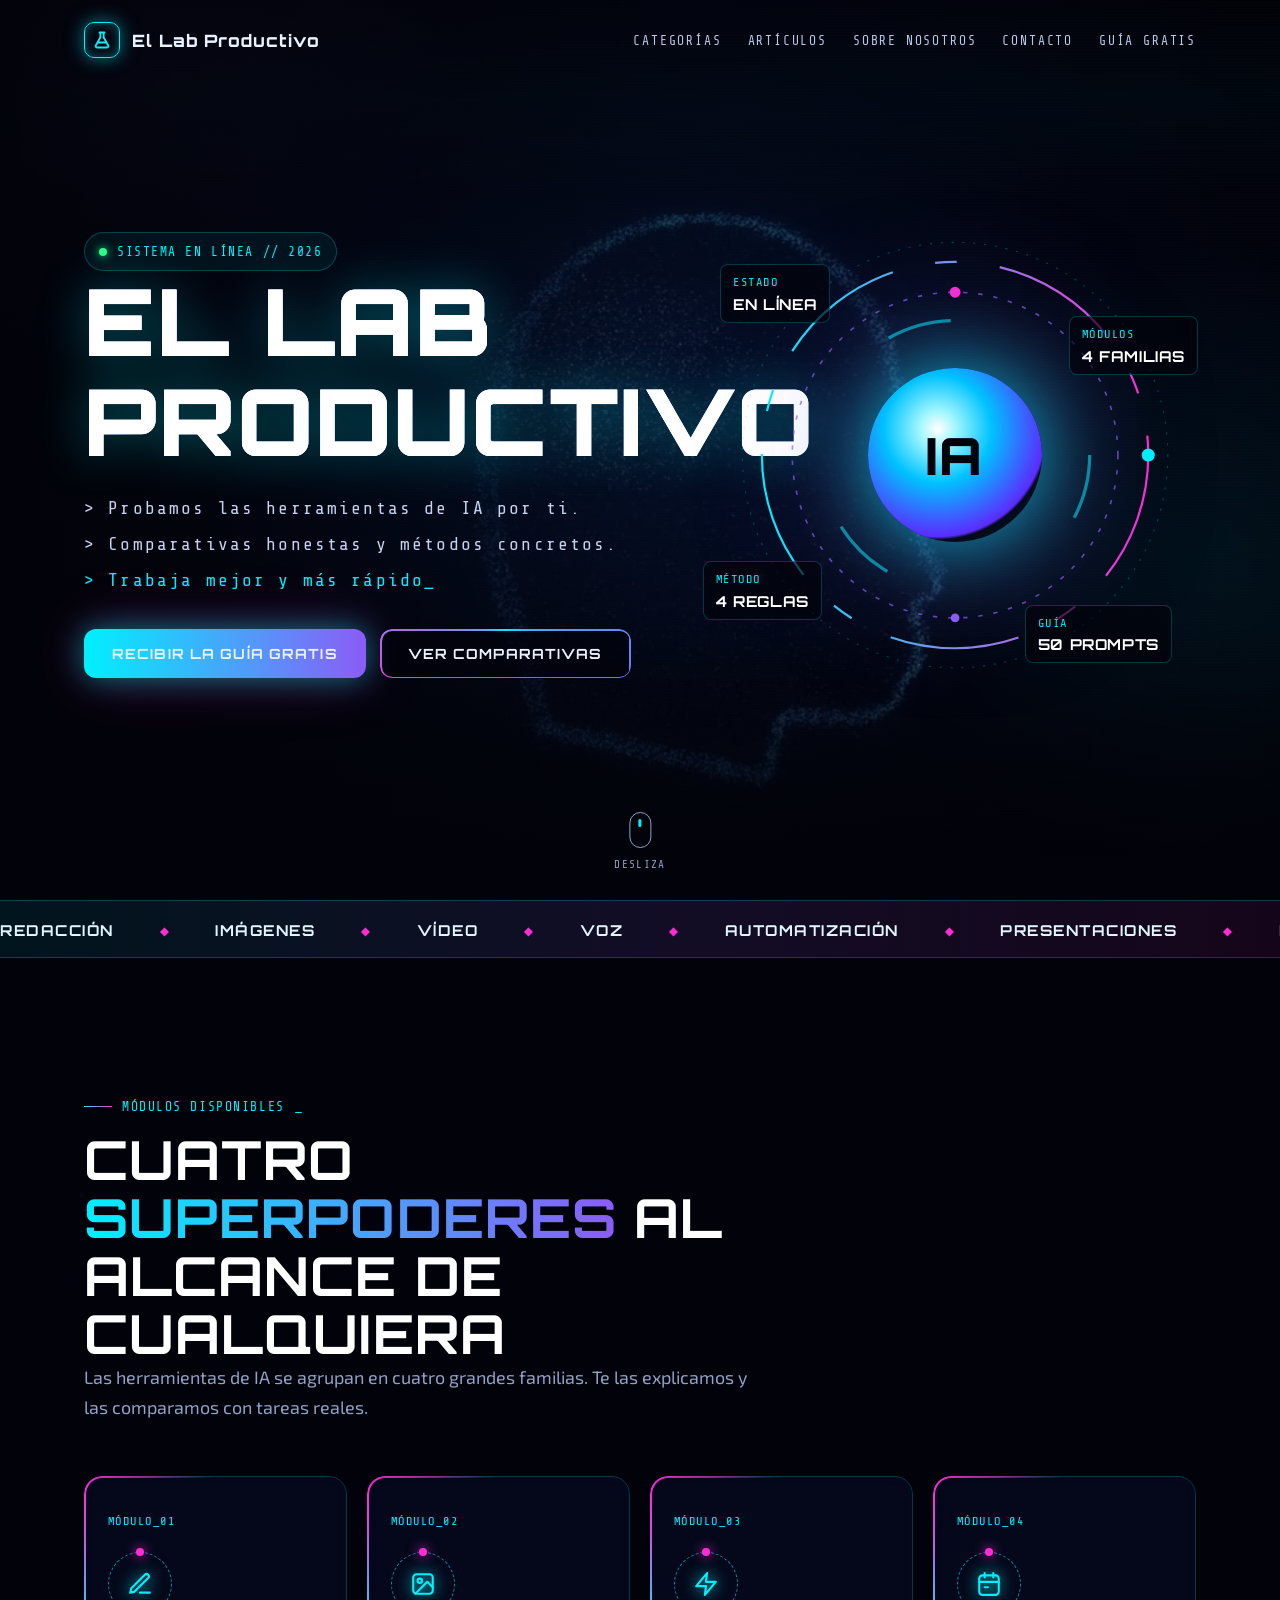
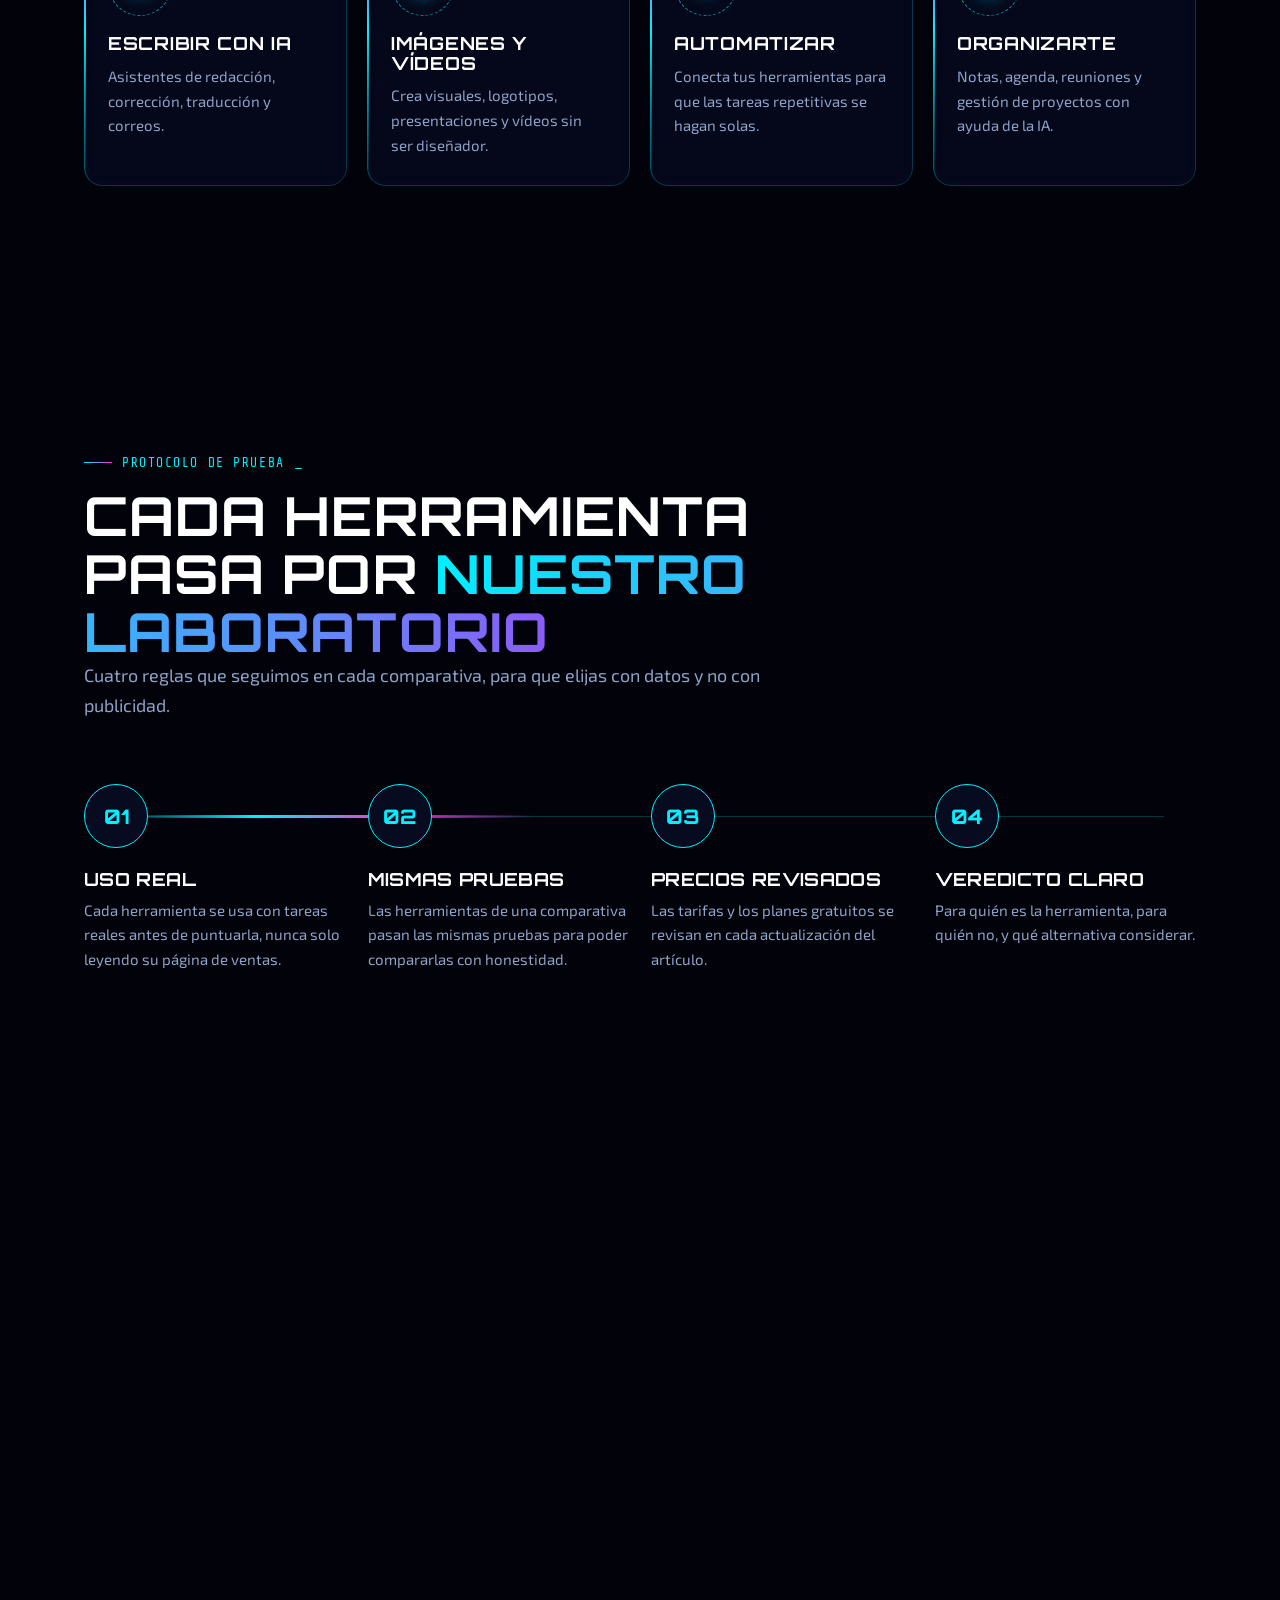
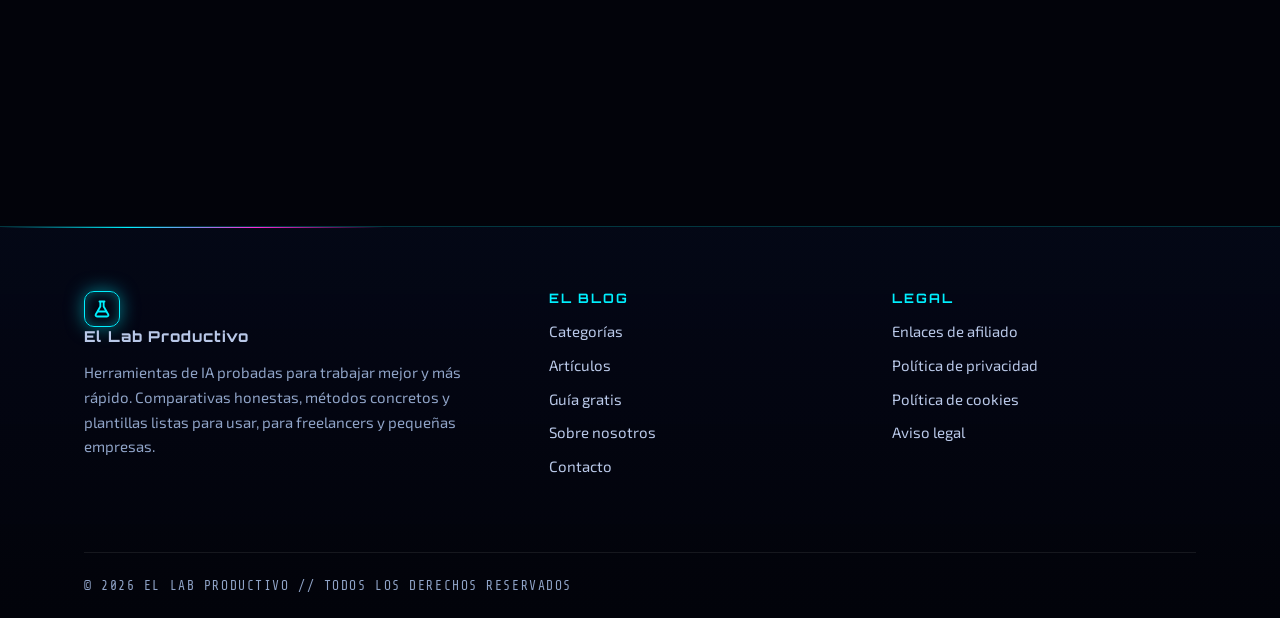
==== commit 1ce42718: "Rendimiento: animaciones aceleradas por GPU, modo ligero en móvil y un solo vídeo más ligero - Susti" ====
--- a/index.html
+++ b/index.html
@@ -7,7 +7,7 @@
 <header class="ftop"><div class="wrap"><a class="logo" href="index.html"><i><svg width="20" height="20" viewBox="0 0 24 24" fill="none" stroke-width="2.2" stroke-linecap="round" stroke-linejoin="round"><path d="M9 3h6M10 3v6L4.5 18.5A1.7 1.7 0 0 0 6 21h12a1.7 1.7 0 0 0 1.5-2.5L14 9V3"/><path d="M7.5 15h9"/></svg></i>El Lab Productivo</a><nav class="nav" aria-label="Menú principal"><a href="index.html#categorias">Categorías</a><a href="index.html#articulos">Artículos</a><a href="sobre-nosotros.html">Sobre nosotros</a><a href="contacto.html">Contacto</a><a href="index.html#guia">Guía gratis</a></nav></div></header>
 <main>
 <section class="hero">
-<video class="vl" src="film-landscape.mp4" autoplay muted loop playsinline preload="auto" poster="poster.jpg" aria-hidden="true"></video><video class="vp" src="film-portrait.mp4" autoplay muted loop playsinline preload="metadata" poster="poster-portrait.jpg" aria-hidden="true"></video>
+<video id="bgv" muted loop playsinline preload="none" poster="poster.jpg" aria-hidden="true"></video><script>(function(){var v=document.getElementById("bgv");if(!v)return;var m=matchMedia("(max-aspect-ratio: 3/4)").matches;v.poster=m?"poster-portrait.jpg":"poster.jpg";var c=navigator.connection;if((c&&c.saveData)||matchMedia("(prefers-reduced-motion: reduce)").matches)return;v.src=m?"film-portrait.mp4":"film-landscape.mp4";v.preload="auto";function play(){var p=v.play();if(p&&p.catch)p.catch(function(){})}play();if("IntersectionObserver"in window){new IntersectionObserver(function(e){e[0].isIntersecting?play():v.pause()}).observe(v)}document.addEventListener("visibilitychange",function(){document.hidden?v.pause():play()})})();</script>
 <div class="wrap hero-in">
 <div>
 <span class="status mono"><b></b>SISTEMA EN LÍNEA // 2026</span>
--- a/futur.css
+++ b/futur.css
@@ -261,3 +261,39 @@
 .wp-block-navigation-item,.ftop li{flex:0 0 auto!important;min-width:max-content!important}
 @media(max-width:640px){.wp-block-navigation__container{overflow-x:auto!important;max-width:calc(100vw - 32px)!important;scrollbar-width:none}}
 @media(max-width:640px){.nav{flex-wrap:wrap!important;overflow:visible!important;row-gap:4px!important;column-gap:18px!important}.nav a{font-size:12px!important;letter-spacing:.1em!important}}
+html{overflow-x:clip}
+
+/* ===== Performances : animations accélérées par la carte graphique (transform / opacity uniquement) ===== */
+#bgv{position:absolute;inset:0;width:100%;height:100%;object-fit:cover;z-index:-2;opacity:.55}
+@keyframes gridrun{from{transform:perspective(500px) rotateX(70deg) translateY(0)}to{transform:perspective(500px) rotateX(70deg) translateY(70px)}}
+.amb .grid{will-change:transform}
+.amb .scan::after{top:0;animation-name:sweep2}
+@keyframes sweep2{from{transform:translateY(-25vh)}to{transform:translateY(130vh)}}
+.logo i{animation:none}
+@keyframes pulse{50%{transform:scale(1.07)}}
+.thumb::after{top:0;animation-name:sweepT2}
+@keyframes sweepT2{from{transform:translateY(-100%)}to{transform:translateY(340%)}}
+.foot::before{left:0;animation-name:edge2}
+@keyframes edge2{from{transform:translateX(-100%)}to{transform:translateX(340%)}}
+.bk-front::after{left:0;animation-name:bksheen2}
+@keyframes bksheen2{0%,55%{transform:translateX(-150%) skewX(-12deg)}85%,100%{transform:translateX(330%) skewX(-12deg)}}
+/* Les sections hors écran ne sont pas dessinées (leurs animations non plus) */
+.sec{content-visibility:auto;contain-intrinsic-size:auto 900px}
+
+/* ===== Mode allégé pour téléphone et tablette ===== */
+@media (max-width:820px),(hover:none){
+ .pt,.amb .scan,.amb .glowB{display:none}
+ .amb .glowA,.amb .grid{animation:none}
+ .card,.panel,.form,.post{-webkit-backdrop-filter:none!important;backdrop-filter:none!important;background:rgba(8,14,40,.92)!important}
+ .card::before,.btn-ghost::before,.form::before{animation:none;background:linear-gradient(135deg,var(--cy),var(--vi),var(--mg))}
+ .card::before{opacity:.6}
+ .btn-neo,.grad{animation:none;background-size:100% 100%}
+ .glitch::before,.glitch::after{display:none}
+ .glitch{filter:none}
+ .thumb::before,.thumb::after,.icn::before,.icn::after{animation:none}
+ .node .dot{animation:none}
+ .card:hover{transform:none}
+ .r4{animation:none}
+ .orb{box-shadow:0 0 50px rgba(0,240,255,.6)}
+ .stage::before{animation:none}
+}
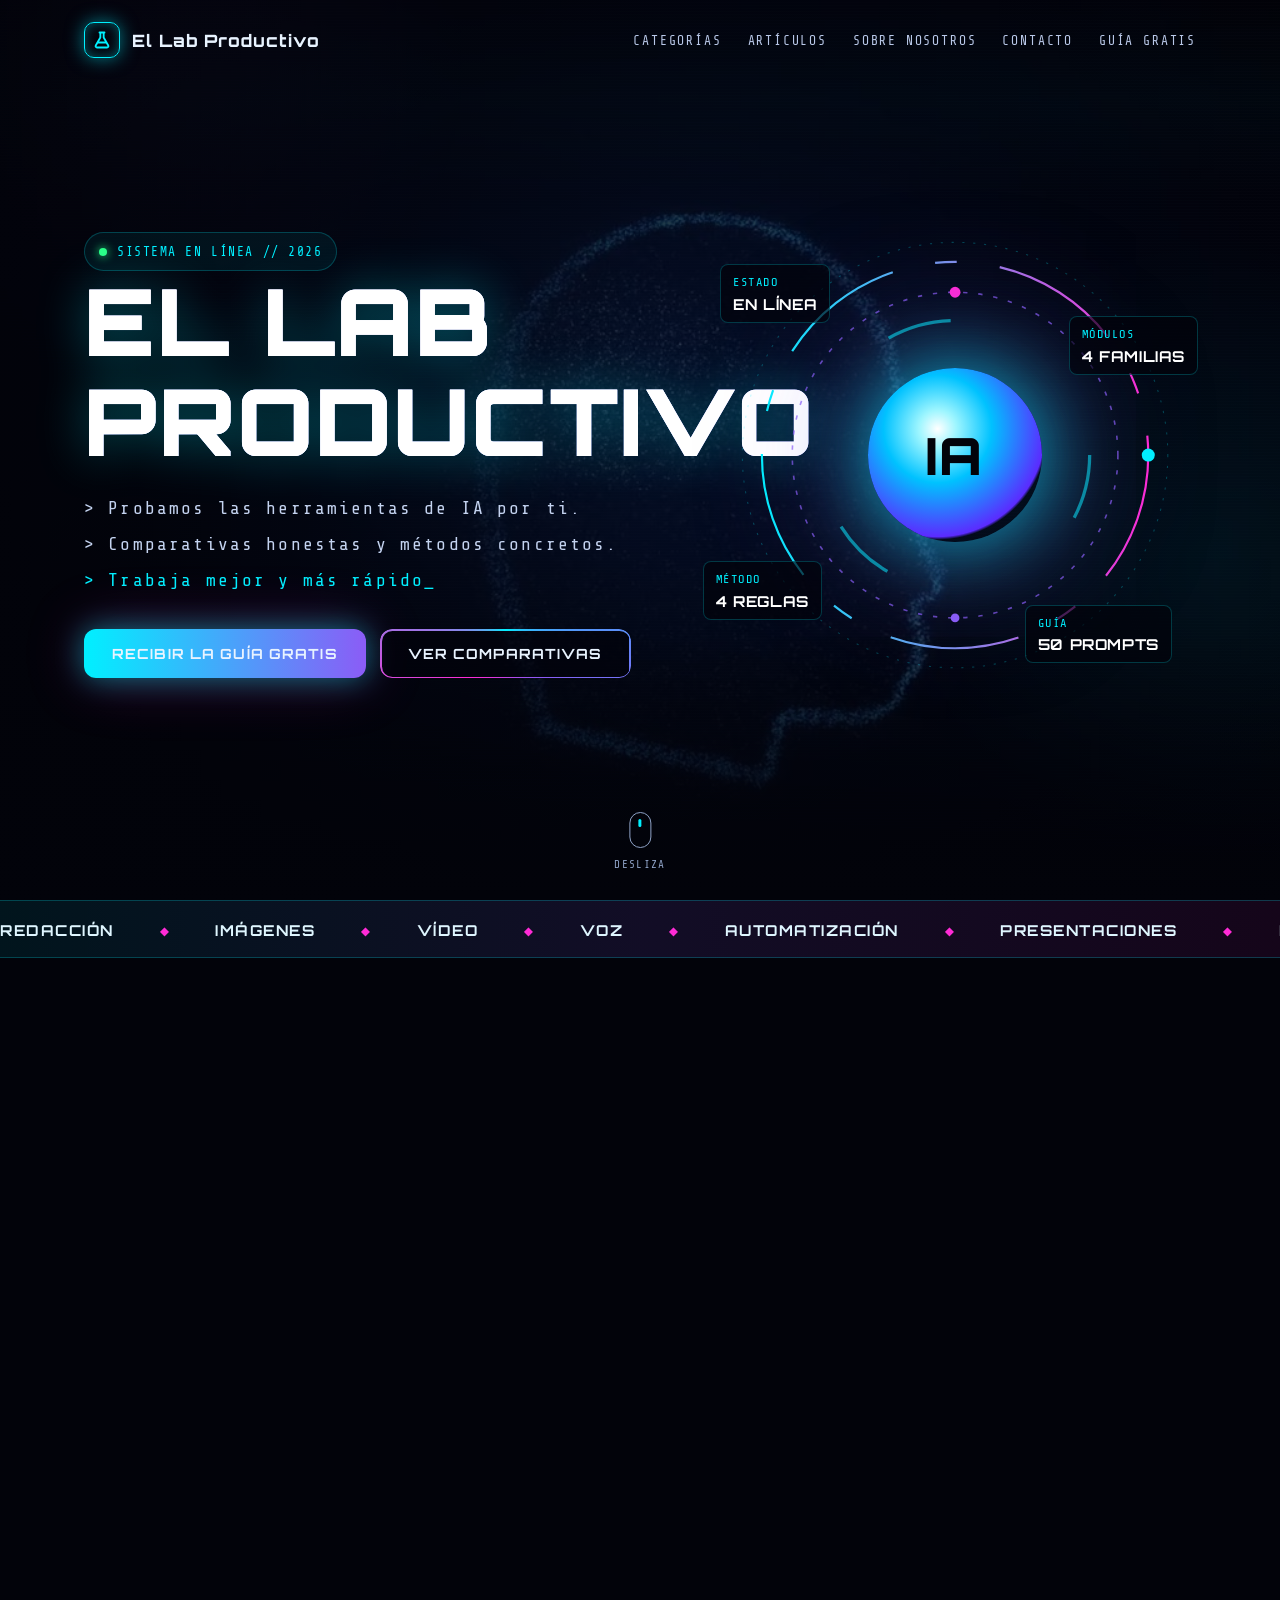
==== commit b70c4a9b: "Añade README, licencia, SEO (sitemap, robots, canonical), favicon e imagen para redes Co-Authored-By" ====
--- a/index.html
+++ b/index.html
@@ -1,6 +1,12 @@
 <!doctype html>
 <html lang="es"><head><meta charset="utf-8"><meta name="viewport" content="width=device-width,initial-scale=1">
 <title>El Lab Productivo: herramientas de IA probadas para trabajar mejor y más rápido</title><meta name="description" content="Comparativas honestas de herramientas de inteligencia artificial para freelancers y pequeñas empresas. Guía gratis de 50 prompts de IA.">
+<link rel="canonical" href="https://elalamiz605-tech.github.io/el-lab-productivo/">
+<link rel="icon" href="favicon.svg" type="image/svg+xml"><link rel="apple-touch-icon" href="apple-touch-icon.png"><meta name="theme-color" content="#02030a">
+<meta property="og:type" content="website"><meta property="og:site_name" content="El Lab Productivo"><meta property="og:locale" content="es_ES">
+<meta property="og:title" content="El Lab Productivo: herramientas de IA probadas para trabajar mejor y más rápido"><meta property="og:description" content="Comparativas honestas de herramientas de inteligencia artificial para freelancers y pequeñas empresas. Guía gratis de 50 prompts de IA."><meta property="og:url" content="https://elalamiz605-tech.github.io/el-lab-productivo/">
+<meta property="og:image" content="https://elalamiz605-tech.github.io/el-lab-productivo/og-image.jpg"><meta property="og:image:width" content="1200"><meta property="og:image:height" content="630">
+<meta name="twitter:card" content="summary_large_image"><meta name="twitter:title" content="El Lab Productivo: herramientas de IA probadas para trabajar mejor y más rápido"><meta name="twitter:description" content="Comparativas honestas de herramientas de inteligencia artificial para freelancers y pequeñas empresas. Guía gratis de 50 prompts de IA."><meta name="twitter:image" content="https://elalamiz605-tech.github.io/el-lab-productivo/og-image.jpg">
 <link rel="preconnect" href="https://fonts.googleapis.com"><link href="https://fonts.googleapis.com/css2?family=Orbitron:wght@500;700;800;900&family=Exo+2:wght@400;500;600;700&family=Share+Tech+Mono&display=swap" rel="stylesheet"><link rel="stylesheet" href="futur.css"><link rel="stylesheet" href="futur-gen.css"></head>
 <body class="fx">
 <div class="amb" aria-hidden="true"><div class="glowA"></div><div class="glowB"></div><div class="grid"></div><div class="scan"></div><i class="pt p0"></i><i class="pt p1"></i><i class="pt p2"></i><i class="pt p3"></i><i class="pt p4"></i><i class="pt p5"></i><i class="pt p6"></i><i class="pt p7"></i><i class="pt p8"></i><i class="pt p9"></i><i class="pt p10"></i><i class="pt p11"></i><i class="pt p12"></i><i class="pt p13"></i><i class="pt p14"></i><i class="pt p15"></i><i class="pt p16"></i><i class="pt p17"></i><i class="pt p18"></i><i class="pt p19"></i><i class="pt p20"></i><i class="pt p21"></i><i class="pt p22"></i><i class="pt p23"></i><i class="pt p24"></i><i class="pt p25"></i><i class="pt p26"></i><i class="pt p27"></i><i class="pt p28"></i><i class="pt p29"></i><i class="pt p30"></i><i class="pt p31"></i><i class="pt p32"></i><i class="pt p33"></i><i class="pt p34"></i><i class="pt p35"></i></div>
